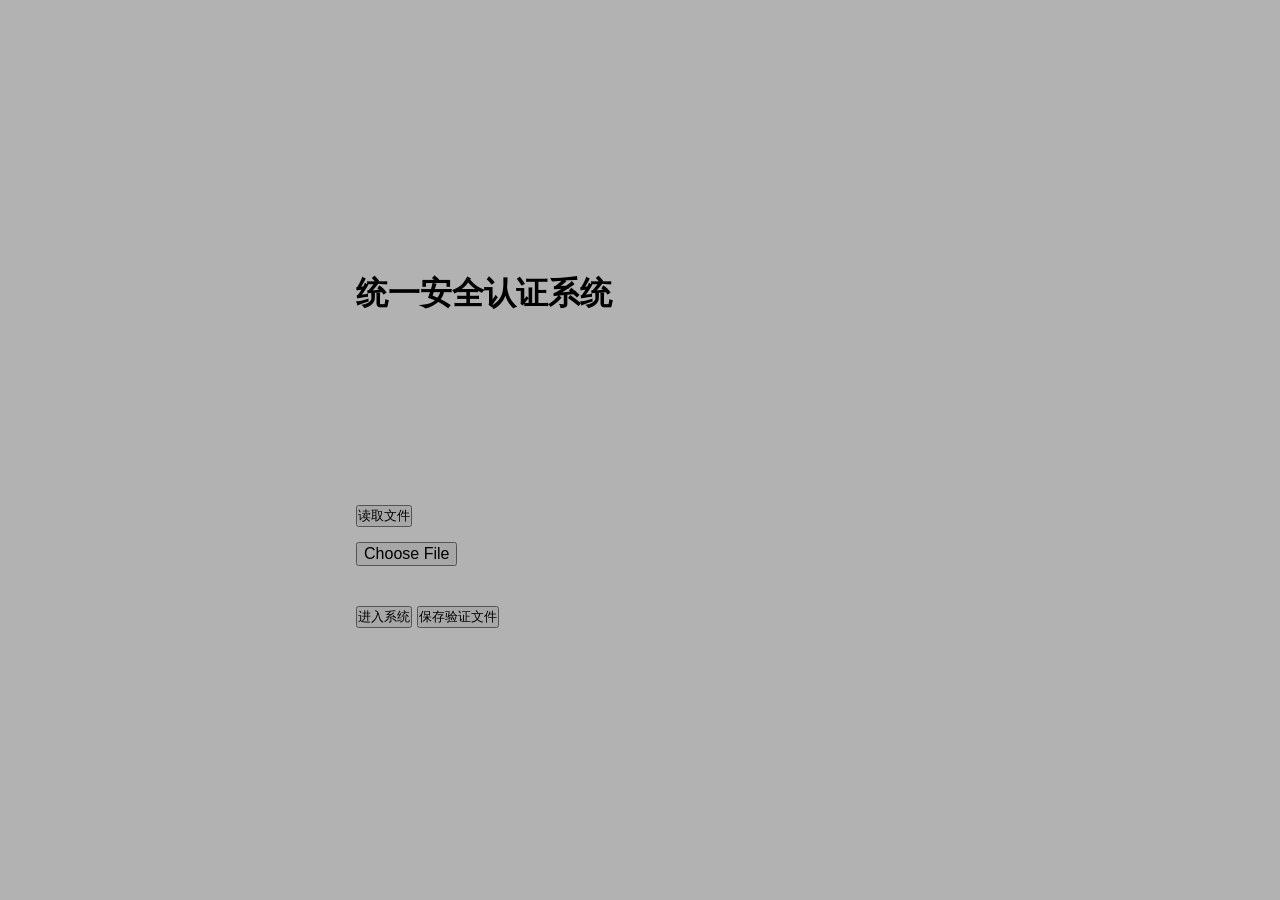
==== index.html @ 227a809c "Add files via upload" ====
<!DOCTYPE html>
<html lang="zh-CN">
<head>
<meta charset="UTF-8">
<meta name="viewport" content="width=device-width, initial-scale=1.0">
<title>时空同步安全随机数</title>
<link rel="stylesheet" href="css/style.css">
</head>
<body>

<!-- ========================================
     登录界面
     ======================================== -->
<div class="login-container" id="loginContainer">
    <h1>统一安全认证系统</h1>

    <div class="input-group">
        <input type="text" id="usernameInput" class="password-input" placeholder="请输入用户名" autocomplete="off">
    </div>

    <div class="input-group">
        <input type="password" id="passwordInput" class="password-input" placeholder="请输入访问密码" autocomplete="off">
    </div>

    <div class="input-group">
        <input type="text" id="filePathDisplay" class="password-input" placeholder="未选择文件" readonly>
        <button class="file-input-btn" id="fileInputBtn">读取文件</button>
        <input type="file" id="fileInput" class="file-input-hidden" accept=".txt">
    </div>

    <div class="btn-container" id="btnContainer">
        <button class="login-btn" id="loginBtn">进入系统</button>
        <button class="save-btn" id="saveBtn">保存验证文件</button>
    </div>

    <div class="error-message" id="loginError"></div>
    <div class="success-message" id="loginSuccess"></div>
</div>

<!-- ========================================
     主界面
     ======================================== -->
<div class="main-container" id="mainContainer">
    <h1>时空同步安全随机数</h1>
    <div class="user-greeting" id="userGreeting"></div>

    <div class="timezone-select">
        <select id="timezoneSelect">
            <option value="0">UTC+0 伦敦</option>
            <option value="8" selected>UTC+8 北京</option>
            <option value="-5">UTC-5 纽约</option>
            <option value="9">UTC+9 东京</option>
            <option value="1">UTC+1 巴黎</option>
        </select>
    </div>

    <div class="digital-display">
        <div class="digital-number" id="randomNumber">
            <div class="digit-column"><div class="digit-scroll">-</div></div>
            <div class="digit-column"><div class="digit-scroll">-</div></div>
            <div class="digit-column"><div class="digit-scroll">-</div></div>
            <div class="digit-column"><div class="digit-scroll">-</div></div>
            <div class="digit-column"><div class="digit-scroll">-</div></div>
            <div class="digit-column"><div class="digit-scroll">-</div></div>
        </div>
    </div>

    <div class="time-info">
        <div class="time-box">
            <div>服务器时间</div>
            <div id="serverTime">00:00:00</div>
        </div>
        <div class="time-box">
            <div>剩余时间</div>
            <div id="timeRemaining">60秒</div>
        </div>
        <div class="time-box">
            <div>您的时区</div>
            <div id="userTimezone">UTC+8</div>
        </div>
    </div>

    <div class="controls">
        <button id="syncBtn" class="glow">同步时间</button>
        <button id="copyBtn">复制号码</button>
    </div>
</div>

<!-- ========================================
     JavaScript (load order matters)
     ======================================== -->
<script src="js/config.js"></script>
<script src="js/val.js"></script>
<script src="js/auth.js"></script>
<script src="js/app.js"></script>

<!-- ========================================
     登录界面逻辑
     ======================================== -->
<script>
(function() {
    var loginContainer = document.getElementById('loginContainer');
    var mainContainer = document.getElementById('mainContainer');
    var usernameInput = document.getElementById('usernameInput');
    var passwordInput = document.getElementById('passwordInput');
    var loginBtn = document.getElementById('loginBtn');
    var saveBtn = document.getElementById('saveBtn');
    var loginError = document.getElementById('loginError');
    var loginSuccess = document.getElementById('loginSuccess');
    var fileInputBtn = document.getElementById('fileInputBtn');
    var fileInput = document.getElementById('fileInput');
    var filePathDisplay = document.getElementById('filePathDisplay');

    var pendingLogin = false;

    function showSaveButton() {
        saveBtn.style.display = 'block';
        loginSuccess.textContent = '密码正确，请保存验证文件或再次点击进入系统';
        loginError.textContent = '';
        pendingLogin = true;
    }

    function enterSystem() {
        loginContainer.style.display = 'none';
        mainContainer.style.display = 'block';
        initApp();
    }

    loginBtn.addEventListener('click', function() {
        var username = usernameInput.value.trim().toLowerCase();
        var password = passwordInput.value;

        if (pendingLogin && validateCredentials(username, password)) {
            currentUser = username;
            enterSystem();
            return;
        }

        if (validateCredentials(username, password)) {
            currentUser = username;
            showSaveButton();
        } else {
            if (!username) {
                loginError.textContent = '请输入用户名';
            } else if (!accounts[username]) {
                loginError.textContent = '用户不存在';
            } else {
                loginError.textContent = '密码错误，请重试';
            }
            loginSuccess.textContent = '';
            passwordInput.value = '';
            passwordInput.focus();
            pendingLogin = false;
            saveBtn.style.display = 'none';
        }
    });

    saveBtn.addEventListener('click', async function() {
        var username = usernameInput.value.trim().toLowerCase();
        var password = passwordInput.value;

        if (!validateCredentials(username, password)) {
            loginError.textContent = '凭证无效，无法保存';
            return;
        }

        try {
            await saveAuthFile(username);
            loginSuccess.textContent = '验证文件已保存为 auth_' + username + '.txt，再次点击进入系统';
            loginError.textContent = '';
            currentUser = username;
        } catch (error) {
            loginError.textContent = '保存失败: ' + error.message;
            loginSuccess.textContent = '';
        }
    });

    passwordInput.addEventListener('keypress', function(e) {
        if (e.key === 'Enter') loginBtn.click();
    });

    usernameInput.addEventListener('keypress', function(e) {
        if (e.key === 'Enter') passwordInput.focus();
    });

    fileInputBtn.addEventListener('click', function() {
        fileInput.click();
    });

    fileInput.addEventListener('change', async function(e) {
        var file = e.target.files[0];
        if (!file) return;

        if (!file.name.endsWith('.txt')) {
            loginError.textContent = '请选择有效的.txt文件';
            return;
        }

        filePathDisplay.value = file.name;

        try {
            var content = await readFileAsText(file);
            var result = await validateAuthFile(content);

            if (result.valid) {
                loginError.textContent = '';
                loginSuccess.textContent = '验证文件有效，正在登录 ' + result.username + '...';
                currentUser = result.username;
                usernameInput.value = result.username;
                setTimeout(function() { enterSystem(); }, 500);
            } else {
                loginError.textContent = '验证文件无效';
                loginSuccess.textContent = '';
            }
        } catch (error) {
            console.error('文件读取错误:', error);
            loginError.textContent = '文件读取失败';
        }
    });

    usernameInput.focus();

    if (!window.crypto || !window.crypto.subtle) {
        loginError.textContent = '需要通过 HTTPS 或 localhost 访问才能使用加密功能';
        loginError.style.color = '#FF6B6B';
    }
})();
</script>

</body>
</html>
---- css/style.css ----
/* ======================================================================
   style.css - 完整样式表
   第一部分: 登录界面 (保持原 yuanbao_html 玻璃拟态样式)
   第二部分: 登录增强 (VAL六框/小眼睛/时区选择器)
   第三部分: 主界面布局与组件
   第四部分: 新增功能样式 (成员编辑/相册详情/审批/验证/用户浮窗)
   ====================================================================== */

/* ======================================================================
   第一部分: 登录界面样式 (保持不变)
   ====================================================================== */
body {
    height: 100vh;
    background: url('https://images.unsplash.com/photo-1519681393784-d120267933ba?ixlib=rb-4.0.3&ixid=M3wxMjA3fDB8MHxwaG90by1wYWdlfHx8fGVufDB8fHx8fA%3D%3D&auto=format&fit=crop&w=2070&q=80') center/cover no-repeat;
    display: flex;
    justify-content: center;
    align-items: center;
    position: relative;
    font-family: 'Segoe UI', 'Microsoft YaHei', sans-serif;
    margin: 0;
    padding: 0;
}
body::before {
    content: '';
    position: absolute;
    top: 0; left: 0;
    width: 100%; height: 100%;
    background: rgba(0, 0, 0, 0.3);
    z-index: 1;
}
body.main-active {
    height: auto;
    min-height: 100vh;
    background: linear-gradient(135deg, #f5f7fa 0%, #e8edf3 100%) !important;
    display: block !important;
    justify-content: initial !important;
    align-items: initial !important;
    position: static !important;
}
body.main-active::before { display: none !important; }

.login-card {
    position: relative;
    z-index: 10;
    width: 380px;
    margin-left: auto;
    margin-right: 10%;
    padding: 50px 40px;
    border-radius: 20px;
    background: rgba(255, 255, 255, 0.15);
    backdrop-filter: blur(15px);
    border: 1px solid rgba(255, 255, 255, 0.3);
    box-shadow: 0 15px 35px rgba(0, 0, 0, 0.2);
    display: flex;
    flex-direction: column;
    align-items: center;
}
.login-card h2 {
    color: #fff;
    font-size: 32px;
    font-weight: 700;
    letter-spacing: 4px;
    margin-bottom: 40px;
    text-shadow: 0 4px 10px rgba(0,0,0,0.3);
}
.input-group {
    width: 100%;
    position: relative;
    margin-bottom: 30px;
}
.input-group input {
    width: 100%;
    background: transparent;
    border: none;
    outline: none;
    padding: 15px 0 10px;
    font-size: 16px;
    color: #fff;
}
.input-group input::placeholder { color: rgba(255, 255, 255, 0.6); }
.underline {
    position: absolute;
    bottom: 0; left: 0;
    width: 100%; height: 1px;
    background: rgba(255, 255, 255, 0.5);
}
.line-effect {
    position: absolute;
    bottom: 0; left: 50%;
    width: 0; height: 2px;
    background: #28a745;
    transform: translateX(-50%);
    transition: width .4s;
}
.input-group input:focus ~ .underline .line-effect { width: 100%; }
.btn-login {
    width: 100%;
    padding: 15px;
    border: none;
    border-radius: 30px;
    background: linear-gradient(45deg, #28a745, #20c997);
    color: white;
    font-size: 16px;
    cursor: pointer;
    transition: background .3s;
}
.btn-login.loading { background: #6c757d; cursor: not-allowed; }
.btn-login.error { background: linear-gradient(45deg, #dc3545, #c82333); }
.btn-login.success { background: linear-gradient(45deg, #28a745, #20c997); }
@keyframes shake {
    0%,100%{transform:translateX(0)}
    20%,60%{transform:translateX(-10px)}
    40%,80%{transform:translateX(10px)}
}
.shake { animation: shake .6s ease-in-out; }

/* ======================================================================
   第二部分: 登录增强
   ====================================================================== */
.pass-group { display: flex; align-items: center; }
.pass-group input { flex: 1; padding-right: 30px; }
.eye-btn {
    position: absolute;
    right: 0; top: 50%;
    transform: translateY(-50%);
    background: none;
    border: none;
    cursor: pointer;
    padding: 4px;
    display: flex;
    align-items: center;
    justify-content: center;
    opacity: 0.7;
    transition: opacity 0.2s;
    z-index: 5;
}
.eye-btn:hover { opacity: 1; }
.eye-btn svg { width: 18px; height: 18px; fill: rgba(255, 255, 255, 0.8); }
.eye-btn:active svg { fill: #28a745; }

.val-group { display: flex; align-items: flex-end; gap: 8px; flex-wrap: nowrap; }
.val-label { color: rgba(255, 255, 255, 0.6); font-size: 13px; white-space: nowrap; padding-bottom: 12px; flex-shrink: 0; }
.val-boxes { display: flex; gap: 3px; flex: 1; justify-content: flex-end; }
.val-box {
    width: 26px; height: 36px;
    text-align: center;
    background: transparent;
    border: 1px solid rgba(255, 255, 255, 0.3);
    border-radius: 4px;
    color: #fff;
    font-size: 16px;
    font-weight: 600;
    outline: none;
    transition: border-color 0.2s, background 0.2s;
    padding: 0;
}
.val-box:focus { border-color: #28a745; background: rgba(40, 167, 69, 0.1); }
.val-box::placeholder { color: transparent; }

.tz-selector { position: relative; flex-shrink: 0; padding-bottom: 12px; }
.tz-btn {
    background: rgba(255, 255, 255, 0.1);
    border: 1px solid rgba(255, 255, 255, 0.2);
    border-radius: 4px;
    padding: 5px 8px;
    color: rgba(255, 255, 255, 0.9);
    font-size: 11px;
    cursor: pointer;
    white-space: nowrap;
    display: flex;
    align-items: center;
    gap: 3px;
    transition: background 0.2s;
    font-family: inherit;
}
.tz-btn:hover { background: rgba(255, 255, 255, 0.18); }
.tz-btn.active { background: rgba(40, 167, 69, 0.2); border-color: rgba(40, 167, 69, 0.4); }
.tz-chevron { font-size: 9px; transition: transform 0.2s; }
.tz-btn.open .tz-chevron { transform: rotate(180deg); }
.tz-dropdown {
    position: absolute;
    bottom: 100%; right: 0;
    margin-bottom: 4px;
    background: rgba(20, 20, 20, 0.95);
    backdrop-filter: blur(15px);
    border: 1px solid rgba(255, 255, 255, 0.15);
    border-radius: 6px;
    padding: 4px;
    min-width: 130px;
    display: none;
    z-index: 100;
    box-shadow: 0 8px 24px rgba(0, 0, 0, 0.4);
}
.tz-dropdown.open { display: block; animation: tzSlideDown 0.15s ease; }
@keyframes tzSlideDown { from { opacity: 0; transform: translateY(4px); } to { opacity: 1; transform: translateY(0); } }
.tz-option {
    padding: 7px 10px;
    border-radius: 4px;
    color: rgba(255, 255, 255, 0.8);
    font-size: 12px;
    cursor: pointer;
    transition: background 0.1s;
    display: flex;
    align-items: center;
    gap: 6px;
}
.tz-option:hover { background: rgba(255, 255, 255, 0.1); color: #fff; }
.tz-option.selected { background: rgba(40, 167, 69, 0.15); color: #28a745; }
.tz-option .tz-check { width: 14px; text-align: center; flex-shrink: 0; }
.tz-option:not(.selected) .tz-check { visibility: hidden; }
.val-group .underline { bottom: -8px; }

/* ======================================================================
   第三部分: 主界面
   ====================================================================== */
* { margin: 0; padding: 0; box-sizing: border-box; }

.main-container {
    display: none;
    width: 100%;
    min-height: 100vh;
    background: linear-gradient(135deg, #f5f7fa 0%, #e8edf3 100%);
    position: relative;
    z-index: 1;
}
.main-bg {
    position: fixed;
    top: 0; left: 0;
    width: 100%; height: 100%;
    z-index: 0;
    overflow: hidden;
    background: linear-gradient(135deg, #f5f7fa 0%, #e8edf3 100%);
}
.main-bg::before {
    content: "";
    position: absolute;
    width: 200%; height: 200%;
    top: -50%; left: -50%;
    background-image:
        radial-gradient(circle, rgba(0,122,255,0.06) 10%, transparent 10%),
        radial-gradient(circle, rgba(40,167,69,0.05) 20%, transparent 20%);
    background-size: 120px 120px;
    animation: bgRotate 40s linear infinite;
}
@keyframes bgRotate { 0% { transform: rotate(0deg); } 100% { transform: rotate(360deg); } }

/* 侧边栏 */
.sidebar {
    width: 250px;
    background: rgba(255, 255, 255, 0.85);
    backdrop-filter: blur(12px);
    border-right: 1px solid rgba(0, 0, 0, 0.05);
    padding: 24px 16px;
    position: fixed;
    height: 100vh;
    overflow-y: auto;
    z-index: 50;
    transition: transform 0.3s ease;
}
.sidebar::-webkit-scrollbar { width: 4px; }
.sidebar::-webkit-scrollbar-thumb { background: rgba(0,0,0,0.1); border-radius: 2px; }

.user-profile {
    display: flex;
    align-items: center;
    padding: 12px 8px;
    border-radius: 12px;
    margin-bottom: 20px;
    cursor: pointer;
    transition: background 0.2s;
}
.user-profile:hover { background: rgba(0, 122, 255, 0.05); }
.user-avatar {
    width: 44px; height: 44px;
    border-radius: 50%;
    background: linear-gradient(135deg, #007AFF, #0040FF);
    display: flex;
    align-items: center;
    justify-content: center;
    color: white;
    font-weight: 700;
    font-size: 18px;
    margin-right: 14px;
    flex-shrink: 0;
    box-shadow: 0 2px 8px rgba(0, 122, 255, 0.3);
    overflow: hidden;
}
.user-avatar img { width: 100%; height: 100%; object-fit: cover; }
.user-info h3 { font-size: 15px; font-weight: 600; color: #1a1a1a; margin-bottom: 2px; }
.role-badge {
    display: inline-block;
    font-size: 11px;
    padding: 2px 8px;
    border-radius: 10px;
    font-weight: 500;
}
.role-badge.admin { background: linear-gradient(135deg, #667eea, #764ba2); color: white; }
.role-badge.senior { background: linear-gradient(135deg, #f093fb, #f5576c); color: white; }
.role-badge.user { background: linear-gradient(135deg, #4facfe, #00f2fe); color: white; }

.sidebar-menu { list-style: none; }
.sidebar-menu li { margin-bottom: 4px; }
.sidebar-menu a {
    display: flex;
    align-items: center;
    padding: 11px 12px;
    border-radius: 10px;
    text-decoration: none;
    color: #555;
    font-size: 14px;
    font-weight: 500;
    transition: all 0.2s;
    gap: 10px;
}
.sidebar-menu a:hover { background: rgba(0, 122, 255, 0.06); color: #007AFF; }
.sidebar-menu a.active {
    background: linear-gradient(135deg, rgba(0, 122, 255, 0.1), rgba(0, 122, 255, 0.05));
    color: #007AFF;
    font-weight: 600;
}
.sidebar-menu .menu-icon { font-size: 18px; width: 24px; text-align: center; }
.sidebar-menu .menu-badge {
    margin-left: auto;
    background: #ff453a;
    color: white;
    font-size: 10px;
    padding: 1px 6px;
    border-radius: 8px;
    font-weight: 700;
}

.logout-btn {
    margin-top: 20px;
    width: 100%;
    padding: 11px;
    background: rgba(231, 76, 60, 0.08);
    color: #e74c3c;
    border: 1px solid rgba(231, 76, 60, 0.15);
    border-radius: 10px;
    font-size: 14px;
    font-weight: 500;
    cursor: pointer;
    transition: all 0.2s;
    display: flex;
    align-items: center;
    justify-content: center;
    gap: 8px;
}
.logout-btn:hover { background: rgba(231, 76, 60, 0.12); }

/* 用户浮窗 (微信风格) */
.user-popup {
    position: fixed;
    bottom: 24px;
    left: 24px;
    width: 280px;
    background: rgba(255, 255, 255, 0.98);
    backdrop-filter: blur(20px);
    border: 1px solid rgba(0,0,0,0.06);
    border-radius: 16px;
    box-shadow: 0 12px 40px rgba(0,0,0,0.12);
    z-index: 200;
    display: none;
    overflow: hidden;
    animation: popupSlide 0.2s ease;
}
.user-popup.open { display: block; }
@keyframes popupSlide {
    from { opacity: 0; transform: translateY(10px) scale(0.95); }
    to { opacity: 1; transform: translateY(0) scale(1); }
}
.user-popup-header {
    padding: 20px;
    background: linear-gradient(135deg, rgba(0,122,255,0.06), rgba(0,122,255,0.02));
    display: flex;
    align-items: center;
    gap: 14px;
}
.user-popup-avatar {
    width: 52px; height: 52px;
    border-radius: 50%;
    background: linear-gradient(135deg, #007AFF, #0040FF);
    display: flex;
    align-items: center;
    justify-content: center;
    color: white;
    font-weight: 700;
    font-size: 22px;
    flex-shrink: 0;
    overflow: hidden;
}
.user-popup-avatar img { width: 100%; height: 100%; object-fit: cover; }
.user-popup-info h4 { font-size: 16px; margin-bottom: 4px; }
.user-popup-info p { font-size: 12px; color: #888; }
.user-popup-body { padding: 8px; }
.user-popup-item {
    display: flex;
    align-items: center;
    gap: 10px;
    padding: 12px 14px;
    border-radius: 10px;
    cursor: pointer;
    transition: background 0.15s;
    font-size: 14px;
    color: #333;
}
.user-popup-item:hover { background: rgba(0,122,255,0.05); }
.user-popup-item .icon { font-size: 18px; width: 24px; text-align: center; }
.user-popup-divider { height: 1px; background: rgba(0,0,0,0.05); margin: 4px 14px; }
.user-popup-switch { color: #007AFF; }

/* 主内容区 */
.main-content {
    margin-left: 250px;
    padding: 24px 32px;
    min-height: 100vh;
}
.content-section { display: none; animation: fadeIn 0.3s ease; }
@keyframes fadeIn { from { opacity: 0; transform: translateY(8px); } to { opacity: 1; transform: translateY(0); } }

.page-title { font-size: 26px; font-weight: 700; color: #1a1a1a; margin-bottom: 6px; }
.page-subtitle { font-size: 14px; color: #888; margin-bottom: 24px; }

/* 欢迎横幅 */
.welcome-banner {
    background: linear-gradient(135deg, #667eea 0%, #764ba2 100%);
    color: white;
    padding: 28px 32px;
    border-radius: 18px;
    margin-bottom: 20px;
    position: relative;
    overflow: hidden;
    box-shadow: 0 8px 24px rgba(102, 126, 234, 0.2);
}
.welcome-banner::before {
    content: '';
    position: absolute;
    top: -50%; right: -10%;
    width: 280px; height: 280px;
    background: radial-gradient(circle, rgba(255,255,255,0.15) 0%, transparent 70%);
    border-radius: 50%;
}
.welcome-banner h2 { font-size: 22px; margin-bottom: 6px; position: relative; z-index: 1; }
.welcome-banner p { font-size: 14px; opacity: 0.9; position: relative; z-index: 1; margin-bottom: 4px; }
.welcome-banner .stats { display: flex; gap: 24px; margin-top: 14px; position: relative; z-index: 1; }
.welcome-banner .stat-item { display: flex; align-items: center; gap: 8px; }
.welcome-banner .stat-num { font-size: 26px; font-weight: 800; }
.welcome-banner .stat-label { font-size: 12px; opacity: 0.8; }
.welcome-banner .action-btn {
    background: rgba(255, 255, 255, 0.2);
    color: white;
    border: 1px solid rgba(255, 255, 255, 0.3);
    padding: 8px 18px;
    border-radius: 20px;
    font-weight: 500;
    font-size: 13px;
    cursor: pointer;
    transition: all 0.2s;
    margin-top: 14px;
    backdrop-filter: blur(4px);
}
.welcome-banner .action-btn:hover { background: rgba(255, 255, 255, 0.3); transform: translateY(-1px); }

/* 仪表盘布局编辑 */
.dashboard-edit-bar {
    display: none;
    background: linear-gradient(135deg, #007AFF, #00C6FF);
    color: white;
    padding: 10px 20px;
    border-radius: 12px;
    margin-bottom: 16px;
    align-items: center;
    justify-content: space-between;
    font-size: 14px;
}
.dashboard-edit-bar.show { display: flex; }
.dashboard-edit-bar .hint { display: flex; align-items: center; gap: 8px; }
.dashboard-edit-bar .save-layout-btn {
    background: rgba(255,255,255,0.25);
    border: 1px solid rgba(255,255,255,0.4);
    color: white;
    padding: 6px 16px;
    border-radius: 8px;
    cursor: pointer;
    font-size: 13px;
}
.card.dragging { opacity: 0.5; border: 2px dashed #007AFF; }
.card .card-remove {
    display: none;
    position: absolute;
    top: -8px; right: -8px;
    width: 24px; height: 24px;
    border-radius: 50%;
    background: #ff453a;
    color: white;
    border: 2px solid white;
    font-size: 14px;
    cursor: pointer;
    align-items: center;
    justify-content: center;
    z-index: 10;
}
body.layout-edit-mode .card { cursor: move; position: relative; }
body.layout-edit-mode .card .card-remove { display: flex; }
body.layout-edit-mode .card:hover { border: 2px dashed #007AFF; }

/* 卡片网格 */
.card-grid {
    display: grid;
    grid-template-columns: repeat(auto-fill, minmax(280px, 1fr));
    gap: 16px;
    margin-bottom: 20px;
}
.card {
    background: rgba(255, 255, 255, 0.8);
    backdrop-filter: blur(8px);
    border: 1px solid rgba(255, 255, 255, 0.5);
    border-radius: 16px;
    padding: 20px;
    box-shadow: 0 4px 16px rgba(0, 0, 0, 0.04);
    transition: all 0.3s;
    position: relative;
}
.card:hover { transform: translateY(-4px); box-shadow: 0 8px 24px rgba(0, 0, 0, 0.08); background: rgba(255, 255, 255, 0.95); }
.card-header { display: flex; justify-content: space-between; align-items: center; margin-bottom: 12px; }
.card-header h3 { font-size: 16px; color: #1a1a1a; font-weight: 600; }
.card-icon {
    width: 36px; height: 36px;
    border-radius: 10px;
    display: flex;
    align-items: center;
    justify-content: center;
    font-size: 18px;
}
.card-icon.blue { background: rgba(0, 122, 255, 0.1); }
.card-icon.green { background: rgba(40, 167, 69, 0.1); }
.card-icon.orange { background: rgba(255, 152, 0, 0.1); }
.card-icon.purple { background: rgba(102, 126, 234, 0.1); }
.card-icon.red { background: rgba(231, 76, 60, 0.1); }
.card-content { font-size: 14px; color: #666; line-height: 1.6; }
.card-footer {
    margin-top: 12px;
    padding-top: 10px;
    border-top: 1px solid rgba(0,0,0,0.04);
    display: flex;
    justify-content: space-between;
    font-size: 12px;
    color: #999;
}
.card-footer a { color: #007AFF; text-decoration: none; cursor: pointer; }
.card-footer a:hover { text-decoration: underline; }

/* 工具栏 */
.toolbar { display: flex; justify-content: flex-end; gap: 10px; margin-bottom: 16px; flex-wrap: wrap; }
.toolbar-btn {
    padding: 8px 16px;
    border-radius: 10px;
    border: 1px solid rgba(0,0,0,0.08);
    background: rgba(255,255,255,0.8);
    color: #333;
    font-size: 13px;
    font-weight: 500;
    cursor: pointer;
    transition: all 0.2s;
    display: flex;
    align-items: center;
    gap: 6px;
    backdrop-filter: blur(4px);
}
.toolbar-btn:hover { background: white; box-shadow: 0 2px 8px rgba(0,0,0,0.06); transform: translateY(-1px); }
.toolbar-btn.danger { color: #e74c3c; border-color: rgba(231, 76, 60, 0.2); }
.toolbar-btn.danger:hover { background: rgba(231, 76, 60, 0.05); }

/* 待办 */
.todo-card { max-width: 620px; }
.todo-input-row { display: flex; gap: 8px; margin-bottom: 12px; }
.todo-input-row input {
    flex: 1;
    padding: 10px 14px;
    border-radius: 10px;
    border: 1px solid rgba(0,0,0,0.08);
    background: rgba(245, 245, 247, 0.6);
    font-size: 14px;
    outline: none;
    transition: border-color 0.2s;
}
.todo-input-row input:focus { border-color: #007AFF; }
.todo-input-row .add-btn {
    padding: 10px 18px;
    border-radius: 10px;
    border: none;
    background: #007AFF;
    color: white;
    font-size: 14px;
    font-weight: 500;
    cursor: pointer;
}
.todo-input-row .add-btn:hover { background: #0063CC; }
.todo-list { list-style: none; padding: 0; }
.todo-item { display: flex; align-items: center; gap: 10px; padding: 8px 0; border-bottom: 1px solid rgba(0,0,0,0.04); }
.todo-item:last-child { border-bottom: none; }
.todo-item input[type="checkbox"] { width: 18px; height: 18px; cursor: pointer; accent-color: #007AFF; }
.todo-item span { flex: 1; font-size: 14px; color: #333; }
.todo-item.done span { text-decoration: line-through; color: #999; }
.todo-item .delete-todo { opacity: 0; background: none; border: none; color: #e74c3c; cursor: pointer; font-size: 16px; transition: opacity 0.2s; }
.todo-item:hover .delete-todo { opacity: 1; }

/* 成员列表 */
.member-list { list-style: none; }
.member-item {
    display: flex;
    align-items: center;
    padding: 16px;
    border-radius: 12px;
    margin-bottom: 8px;
    background: rgba(255, 255, 255, 0.6);
    transition: all 0.2s;
    border: 1px solid rgba(0,0,0,0.03);
}
.member-item:hover { background: rgba(255, 255, 255, 0.9); box-shadow: 0 2px 8px rgba(0,0,0,0.04); }
.member-avatar {
    width: 44px; height: 44px;
    border-radius: 50%;
    display: flex;
    align-items: center;
    justify-content: center;
    color: white;
    font-weight: 700;
    font-size: 18px;
    margin-right: 14px;
    flex-shrink: 0;
    overflow: hidden;
}
.member-avatar img { width: 100%; height: 100%; object-fit: cover; }
.member-info { flex: 1; }
.member-info h4 { font-size: 15px; margin-bottom: 3px; color: #1a1a1a; display: flex; align-items: center; gap: 6px; }
.member-info p { font-size: 12px; color: #888; }
.verified-badge { font-size: 11px; padding: 1px 6px; border-radius: 8px; font-weight: 500; }
.verified-badge.verified { color: #28a745; }
.verified-badge.unverified { color: #ccc; }
.member-actions { display: flex; gap: 6px; }
.member-actions button {
    padding: 6px 12px;
    border-radius: 8px;
    border: 1px solid rgba(0,0,0,0.06);
    background: white;
    color: #007AFF;
    font-size: 12px;
    cursor: pointer;
    transition: all 0.2s;
}
.member-actions button:hover { background: rgba(0, 122, 255, 0.05); }
.member-actions .delete-btn { color: #e74c3c; }
.member-actions .delete-btn:hover { background: rgba(231, 76, 60, 0.05); }

/* 设备 */
.device-grid { display: grid; grid-template-columns: repeat(auto-fill, minmax(200px, 1fr)); gap: 14px; }
.device-item {
    background: rgba(255, 255, 255, 0.8);
    border: 1px solid rgba(0,0,0,0.04);
    border-radius: 14px;
    padding: 16px;
    transition: all 0.3s;
}
.device-item:hover { transform: translateY(-3px); box-shadow: 0 6px 16px rgba(0,0,0,0.06); background: white; }
.device-header { display: flex; justify-content: space-between; align-items: center; margin-bottom: 10px; }
.device-header h4 { font-size: 14px; color: #1a1a1a; }
.device-location { font-size: 12px; color: #888; margin-bottom: 10px; }
.toggle-switch { position: relative; width: 42px; height: 24px; }
.toggle-switch input { opacity: 0; width: 0; height: 0; }
.toggle-slider { position: absolute; cursor: pointer; top: 0; left: 0; right: 0; bottom: 0; background-color: #ccc; transition: .3s; border-radius: 24px; }
.toggle-slider:before { position: absolute; content: ""; height: 18px; width: 18px; left: 3px; bottom: 3px; background-color: white; transition: .3s; border-radius: 50%; box-shadow: 0 1px 3px rgba(0,0,0,0.2); }
input:checked + .toggle-slider { background: linear-gradient(135deg, #28a745, #20c997); }
input:checked + .toggle-slider:before { transform: translateX(18px); }
.device-status { font-size: 12px; font-weight: 600; color: #28a745; }
.device-status.off { color: #ccc; }

/* 相册 */
.album-toolbar { display: flex; gap: 8px; margin-bottom: 16px; flex-wrap: wrap; align-items: center; }
.album-filter {
    padding: 7px 16px;
    border-radius: 20px;
    background: rgba(255,255,255,0.6);
    border: 1px solid rgba(0,0,0,0.06);
    cursor: pointer;
    font-size: 13px;
    color: #555;
    transition: all 0.2s;
}
.album-filter.active { background: #007AFF; color: white; border-color: #007AFF; }
.album-filter:hover:not(.active) { background: rgba(255,255,255,0.9); }
.album-card {
    position: relative;
    border-radius: 16px;
    overflow: hidden;
    cursor: pointer;
    height: 200px;
    background: #f0f0f0;
    transition: transform 0.3s;
}
.album-card:hover { transform: translateY(-4px); box-shadow: 0 8px 24px rgba(0,0,0,0.1); }
.album-card img { width: 100%; height: 100%; object-fit: cover; }
.album-card-overlay {
    position: absolute;
    bottom: 0; left: 0; right: 0;
    background: linear-gradient(to top, rgba(0,0,0,0.8), transparent);
    color: white;
    padding: 30px 16px 12px;
}
.album-card-overlay h4 { font-size: 16px; margin-bottom: 4px; }
.album-card-overlay p { font-size: 12px; opacity: 0.8; }
.album-grid { display: grid; grid-template-columns: repeat(auto-fill, minmax(220px, 1fr)); gap: 16px; margin-bottom: 24px; }

.photo-grid { display: grid; grid-template-columns: repeat(auto-fill, minmax(160px, 1fr)); gap: 12px; }
.photo-item {
    position: relative;
    overflow: hidden;
    border-radius: 12px;
    height: 0;
    padding-bottom: 100%;
    background: #f0f0f0;
    cursor: pointer;
}
.photo-item img { position: absolute; top: 0; left: 0; width: 100%; height: 100%; object-fit: cover; transition: transform 0.4s; }
.photo-item:hover img { transform: scale(1.08); }
.photo-overlay {
    position: absolute;
    bottom: 0; left: 0; right: 0;
    background: linear-gradient(to top, rgba(0,0,0,0.8), transparent);
    color: white;
    padding: 24px 10px 8px;
    font-size: 12px;
    opacity: 0;
    transition: opacity 0.3s;
    display: flex;
    justify-content: space-between;
    align-items: flex-end;
}
.photo-item:hover .photo-overlay { opacity: 1; }
.photo-delete {
    background: rgba(231, 76, 60, 0.8);
    border: none;
    border-radius: 6px;
    padding: 4px 10px;
    color: white;
    font-size: 11px;
    cursor: pointer;
}

/* 照片查看器 (全屏) */
.photo-viewer {
    display: none;
    position: fixed;
    top: 0; left: 0;
    width: 100%; height: 100%;
    background: rgba(0,0,0,0.92);
    z-index: 2000;
    align-items: center;
    justify-content: center;
    flex-direction: column;
}
.photo-viewer.open { display: flex; }
.photo-viewer img {
    max-width: 85%;
    max-height: 80vh;
    object-fit: contain;
    border-radius: 8px;
}
.photo-viewer-info {
    color: white;
    text-align: center;
    margin-top: 16px;
    font-size: 14px;
}
.photo-viewer-actions {
    display: flex;
    gap: 12px;
    margin-top: 16px;
}
.photo-viewer-actions button {
    padding: 10px 20px;
    border-radius: 10px;
    border: 1px solid rgba(255,255,255,0.3);
    background: rgba(255,255,255,0.1);
    color: white;
    font-size: 14px;
    cursor: pointer;
    transition: all 0.2s;
}
.photo-viewer-actions button:hover { background: rgba(255,255,255,0.2); }
.photo-viewer-close {
    position: absolute;
    top: 20px; right: 20px;
    width: 44px; height: 44px;
    border-radius: 50%;
    background: rgba(255,255,255,0.1);
    border: none;
    color: white;
    font-size: 24px;
    cursor: pointer;
}
.photo-viewer-nav {
    position: absolute;
    top: 50%;
    transform: translateY(-50%);
    width: 50px; height: 50px;
    border-radius: 50%;
    background: rgba(255,255,255,0.1);
    border: none;
    color: white;
    font-size: 24px;
    cursor: pointer;
}
.photo-viewer-nav.prev { left: 20px; }
.photo-viewer-nav.next { right: 20px; }
.photo-viewer-nav:hover { background: rgba(255,255,255,0.2); }

/* 日历 */
.calendar-container {
    background: rgba(255, 255, 255, 0.8);
    backdrop-filter: blur(8px);
    border: 1px solid rgba(255,255,255,0.5);
    border-radius: 16px;
    padding: 20px;
    box-shadow: 0 4px 16px rgba(0,0,0,0.04);
}
.calendar-header { display: flex; justify-content: space-between; align-items: center; margin-bottom: 16px; flex-wrap: wrap; gap: 8px; }
.calendar-header h3 { font-size: 18px; font-weight: 600; cursor: pointer; }
.calendar-nav { display: flex; gap: 6px; align-items: center; }
.calendar-nav button {
    width: 34px; height: 34px;
    border-radius: 8px;
    border: 1px solid rgba(0,0,0,0.06);
    background: white;
    color: #007AFF;
    font-size: 14px;
    cursor: pointer;
    transition: all 0.2s;
}
.calendar-nav button:hover { background: rgba(0, 122, 255, 0.05); }
.calendar-view-tabs { display: flex; gap: 4px; margin-right: 8px; }
.calendar-view-tab {
    padding: 6px 14px;
    border-radius: 8px;
    border: 1px solid rgba(0,0,0,0.06);
    background: white;
    color: #555;
    font-size: 12px;
    cursor: pointer;
    transition: all 0.2s;
}
.calendar-view-tab.active { background: #007AFF; color: white; border-color: #007AFF; }
.calendar-weekdays { display: grid; grid-template-columns: repeat(7, 1fr); gap: 6px; margin-bottom: 6px; }
.calendar-weekday { text-align: center; font-size: 12px; color: #888; font-weight: 600; padding: 4px; }
.calendar-days { display: grid; grid-template-columns: repeat(7, 1fr); gap: 6px; }
.calendar-day {
    aspect-ratio: 1;
    border: 1px solid rgba(0,0,0,0.04);
    border-radius: 10px;
    padding: 6px;
    font-size: 13px;
    cursor: pointer;
    transition: all 0.2s;
    position: relative;
    display: flex;
    flex-direction: column;
}
.calendar-day:hover { background: rgba(0, 122, 255, 0.05); border-color: rgba(0, 122, 255, 0.2); }
.calendar-day.today { background: rgba(0, 122, 255, 0.08); font-weight: 700; color: #007AFF; border-color: rgba(0, 122, 255, 0.2); }
.calendar-day.has-event::after { content: ""; position: absolute; bottom: 4px; left: 50%; transform: translateX(-50%); width: 5px; height: 5px; border-radius: 50%; background: #28a745; }
.calendar-day.has-holiday::after { background: #ff453a; }
.calendar-day .day-holiday { font-size: 9px; color: #ff453a; line-height: 1; margin-top: auto; overflow: hidden; text-overflow: ellipsis; white-space: nowrap; }
.calendar-day.empty { border: none; cursor: default; }
.calendar-day.empty:hover { background: transparent; }
.calendar-day-list { display: flex; flex-direction: column; gap: 8px; }
.calendar-day-event {
    display: flex;
    align-items: center;
    gap: 10px;
    padding: 10px 14px;
    border-radius: 10px;
    background: rgba(255,255,255,0.6);
    border: 1px solid rgba(0,0,0,0.03);
}
.calendar-day-event:hover { background: white; box-shadow: 0 2px 8px rgba(0,0,0,0.04); }
.calendar-day-event .event-type { font-size: 16px; }
.calendar-day-event .event-detail { flex: 1; }
.calendar-day-event .event-detail h4 { font-size: 14px; }
.calendar-day-event .event-detail p { font-size: 12px; color: #888; }

/* 日期选择器 (上下滚动) */
.date-picker-modal { max-width: 360px; }
.date-picker-wheels { display: flex; gap: 8px; justify-content: center; margin: 20px 0; }
.date-wheel {
    height: 160px;
    width: 80px;
    overflow: hidden;
    position: relative;
    border: 1px solid rgba(0,0,0,0.08);
    border-radius: 10px;
    background: rgba(245,245,247,0.5);
}
.date-wheel::before, .date-wheel::after {
    content: '';
    position: absolute;
    left: 0; right: 0;
    height: 60px;
    z-index: 2;
    pointer-events: none;
}
.date-wheel::before { top: 0; background: linear-gradient(to bottom, rgba(245,245,247,0.9), transparent); }
.date-wheel::after { bottom: 0; background: linear-gradient(to top, rgba(245,245,247,0.9), transparent); }
.date-wheel-items { transition: transform 0.3s ease; }
.date-wheel-item { height: 40px; line-height: 40px; text-align: center; font-size: 16px; color: #333; }
.date-wheel-center-line {
    position: absolute;
    top: 60px; left: 0; right: 0;
    height: 40px;
    border-top: 2px solid #007AFF;
    border-bottom: 2px solid #007AFF;
    pointer-events: none;
    z-index: 1;
}

/* 事件列表 */
.event-list { margin-top: 16px; }
.event-item {
    display: flex;
    align-items: center;
    padding: 12px 16px;
    border-radius: 10px;
    margin-bottom: 8px;
    background: rgba(255,255,255,0.6);
    border: 1px solid rgba(0,0,0,0.03);
    transition: all 0.2s;
}
.event-item:hover { background: white; box-shadow: 0 2px 8px rgba(0,0,0,0.04); }
.event-date { width: 50px; text-align: center; flex-shrink: 0; }
.event-date .day { font-size: 22px; font-weight: 700; color: #007AFF; }
.event-date .month { font-size: 11px; color: #888; }
.event-info { flex: 1; margin-left: 14px; }
.event-info h4 { font-size: 14px; margin-bottom: 2px; }
.event-info p { font-size: 12px; color: #888; }
.event-delete { background: none; border: none; color: #e74c3c; cursor: pointer; font-size: 16px; opacity: 0; transition: opacity 0.2s; }
.event-item:hover .event-delete { opacity: 0.7; }

/* 通知 */
.notification-list { list-style: none; }
.notification-item {
    display: flex;
    align-items: flex-start;
    padding: 14px 16px;
    border-radius: 12px;
    margin-bottom: 8px;
    background: rgba(255,255,255,0.6);
    border: 1px solid rgba(0,0,0,0.03);
    transition: all 0.2s;
    cursor: pointer;
}
.notification-item:hover { background: rgba(255,255,255,0.9); box-shadow: 0 2px 8px rgba(0,0,0,0.04); }
.notification-item.unread { background: rgba(0, 122, 255, 0.04); border-color: rgba(0, 122, 255, 0.1); }
.notification-icon { width: 40px; height: 40px; border-radius: 10px; display: flex; align-items: center; justify-content: center; font-size: 18px; margin-right: 14px; flex-shrink: 0; }
.notification-icon.info { background: rgba(0, 122, 255, 0.1); }
.notification-icon.success { background: rgba(40, 167, 69, 0.1); }
.notification-icon.warning { background: rgba(255, 152, 0, 0.1); }
.notification-icon.error { background: rgba(231, 76, 60, 0.1); }
.notification-body { flex: 1; }
.notification-body h4 { font-size: 14px; margin-bottom: 3px; color: #1a1a1a; }
.notification-body p { font-size: 13px; color: #666; margin-bottom: 4px; }
.notification-time { font-size: 11px; color: #aaa; }
.notification-unread-dot { width: 8px; height: 8px; border-radius: 50%; background: #007AFF; flex-shrink: 0; margin-top: 6px; }
.notification-item:not(.unread) .notification-unread-dot { display: none; }

/* 设置 */
.settings-group { margin-bottom: 24px; }
.settings-group h3 { font-size: 16px; font-weight: 600; margin-bottom: 12px; padding-bottom: 10px; border-bottom: 1px solid rgba(0,0,0,0.06); color: #1a1a1a; }
.settings-item {
    display: flex;
    justify-content: space-between;
    align-items: center;
    padding: 14px 18px;
    background: rgba(255,255,255,0.6);
    border: 1px solid rgba(0,0,0,0.03);
    border-radius: 12px;
    margin-bottom: 8px;
    transition: all 0.2s;
}
.settings-item:hover { background: rgba(255,255,255,0.9); }
.settings-item-left { display: flex; align-items: center; gap: 14px; }
.settings-item-icon { width: 36px; height: 36px; border-radius: 10px; display: flex; align-items: center; justify-content: center; font-size: 16px; background: rgba(0, 122, 255, 0.08); }
.settings-item-content h4 { font-size: 14px; margin-bottom: 2px; color: #1a1a1a; }
.settings-item-content p { font-size: 12px; color: #888; }

/* 个人信息 (合并到设置) */
.profile-header { display: flex; align-items: center; margin-bottom: 20px; }
.profile-avatar-large {
    width: 72px; height: 72px;
    border-radius: 50%;
    background: linear-gradient(135deg, #007AFF, #0040FF);
    display: flex;
    align-items: center;
    justify-content: center;
    color: white;
    font-weight: 700;
    font-size: 28px;
    margin-right: 20px;
    box-shadow: 0 4px 12px rgba(0, 122, 255, 0.25);
    overflow: hidden;
    cursor: pointer;
    position: relative;
}
.profile-avatar-large img { width: 100%; height: 100%; object-fit: cover; }
.profile-avatar-large .avatar-edit-hint { position: absolute; bottom: 0; left: 0; right: 0; background: rgba(0,0,0,0.5); color: white; font-size: 10px; text-align: center; padding: 2px; }
.profile-details h2 { font-size: 20px; margin-bottom: 4px; }
.profile-info-grid { display: grid; grid-template-columns: 1fr 1fr; gap: 12px; }

/* 权限 */
.permissions-list { margin-top: 16px; }
.permission-item { display: flex; align-items: center; gap: 10px; padding: 8px 0; border-bottom: 1px solid rgba(0,0,0,0.04); }
.permission-item:last-child { border-bottom: none; }
.permission-icon { width: 20px; text-align: center; font-size: 14px; }
.permission-icon.yes { color: #28a745; }
.permission-icon.no { color: #ccc; }
.permission-text { font-size: 14px; color: #555; }

/* 模态框 */
.modal {
    display: none;
    position: fixed;
    top: 0; left: 0;
    width: 100%; height: 100%;
    background: rgba(0, 0, 0, 0.4);
    z-index: 1000;
    align-items: center;
    justify-content: center;
    backdrop-filter: blur(4px);
}
.modal.open { display: flex; animation: modalFadeIn 0.2s ease; }
@keyframes modalFadeIn { from { opacity: 0; } to { opacity: 1; } }
.modal-content {
    background: white;
    border-radius: 18px;
    width: 90%;
    max-width: 520px;
    max-height: 85vh;
    overflow-y: auto;
    padding: 28px;
    box-shadow: 0 20px 60px rgba(0, 0, 0, 0.15);
    position: relative;
    animation: modalSlideUp 0.25s ease;
}
@keyframes modalSlideUp { from { transform: translateY(20px); opacity: 0; } to { transform: translateY(0); opacity: 1; } }
.modal-close {
    position: absolute;
    top: 16px; right: 16px;
    width: 32px; height: 32px;
    border-radius: 50%;
    background: rgba(0,0,0,0.05);
    border: none;
    font-size: 18px;
    cursor: pointer;
    color: #666;
    transition: background 0.2s;
}
.modal-close:hover { background: rgba(0,0,0,0.1); }
.modal-header { margin-bottom: 20px; }
.modal-header h3 { font-size: 19px; font-weight: 600; color: #1a1a1a; }
.modal-field { margin-bottom: 14px; }
.modal-field label { display: block; margin-bottom: 6px; font-size: 13px; font-weight: 500; color: #555; }
.modal-field input, .modal-field textarea, .modal-field select {
    width: 100%;
    padding: 11px 14px;
    border: 1px solid rgba(0,0,0,0.1);
    border-radius: 10px;
    font-size: 14px;
    outline: none;
    transition: border-color 0.2s;
    font-family: inherit;
}
.modal-field input:focus, .modal-field textarea:focus, .modal-field select:focus { border-color: #007AFF; }
.modal-actions { display: flex; justify-content: flex-end; gap: 10px; margin-top: 20px; }
.btn-secondary {
    padding: 10px 20px;
    border-radius: 10px;
    border: 1px solid rgba(0,0,0,0.08);
    background: #f5f5f7;
    color: #333;
    font-size: 14px;
    cursor: pointer;
}
.btn-secondary:hover { background: #e8e8ea; }
.btn-primary {
    padding: 10px 20px;
    border-radius: 10px;
    border: none;
    background: #007AFF;
    color: white;
    font-size: 14px;
    font-weight: 500;
    cursor: pointer;
    transition: all 0.2s;
}
.btn-primary:hover { background: #0063CC; transform: translateY(-1px); box-shadow: 0 4px 12px rgba(0, 122, 255, 0.3); }
.btn-danger { padding: 10px 20px; border-radius: 10px; border: none; background: #e74c3c; color: white; font-size: 14px; cursor: pointer; }

/* 成员编辑表单 */
.member-edit-grid { display: grid; grid-template-columns: 1fr 1fr; gap: 12px; }
.member-edit-grid .full-width { grid-column: 1 / -1; }
.member-edit-section {
    margin-bottom: 16px;
    padding: 14px;
    border-radius: 12px;
    background: rgba(245, 245, 247, 0.5);
}
.member-edit-section h4 { font-size: 14px; font-weight: 600; margin-bottom: 10px; color: #555; display: flex; align-items: center; gap: 6px; }
.doc-entry {
    display: flex;
    gap: 6px;
    margin-bottom: 6px;
    align-items: center;
}
.doc-entry select { width: 140px; flex-shrink: 0; }
.doc-entry input { flex: 1; }
.doc-entry .doc-remove { width: 32px; height: 36px; border-radius: 8px; border: 1px solid rgba(231,76,60,0.2); background: rgba(231,76,60,0.05); color: #e74c3c; cursor: pointer; flex-shrink: 0; }
.add-doc-btn {
    width: 100%;
    padding: 8px;
    border: 1px dashed rgba(0,0,0,0.15);
    border-radius: 10px;
    background: transparent;
    color: #007AFF;
    font-size: 13px;
    cursor: pointer;
    margin-top: 4px;
}
.add-doc-btn:hover { background: rgba(0,122,255,0.04); }
.gender-tabs { display: flex; gap: 6px; }
.gender-tab {
    flex: 1;
    padding: 10px;
    border-radius: 10px;
    border: 1px solid rgba(0,0,0,0.08);
    background: white;
    text-align: center;
    cursor: pointer;
    font-size: 14px;
    color: #555;
    transition: all 0.2s;
}
.gender-tab.active { background: #007AFF; color: white; border-color: #007AFF; }

/* 实名认证弹窗 */
.verify-modal { max-width: 400px; text-align: center; }
.verify-success-icon {
    width: 80px; height: 80px;
    margin: 0 auto 16px;
    border-radius: 50%;
    background: rgba(40, 167, 69, 0.1);
    display: flex;
    align-items: center;
    justify-content: center;
    animation: verifyPop 0.5s ease;
}
@keyframes verifyPop {
    0% { transform: scale(0); }
    60% { transform: scale(1.2); }
    100% { transform: scale(1); }
}
.verify-success-icon svg { width: 48px; height: 48px; fill: #28a745; animation: checkDraw 0.5s ease 0.3s both; }
@keyframes checkDraw { from { stroke-dashoffset: 100; } to { stroke-dashoffset: 0; } }
.verify-success-text { font-size: 18px; font-weight: 600; color: #28a745; margin-bottom: 8px; }
.verify-modify-hint {
    margin-top: 20px;
    padding-top: 14px;
    border-top: 1px solid rgba(0,0,0,0.05);
    font-size: 11px;
    color: #e74c3c;
    opacity: 0.6;
    cursor: pointer;
}
.verify-modify-hint:hover { opacity: 1; }

/* 身份验证弹窗 */
.auth-verify-methods { display: flex; gap: 8px; margin-bottom: 16px; }
.auth-verify-tab {
    flex: 1;
    padding: 10px;
    border-radius: 10px;
    border: 1px solid rgba(0,0,0,0.08);
    background: white;
    text-align: center;
    cursor: pointer;
    font-size: 12px;
    color: #555;
    transition: all 0.2s;
}
.auth-verify-tab.active { background: #007AFF; color: white; border-color: #007AFF; }
.auth-verify-remember { display: flex; align-items: center; gap: 8px; margin: 12px 0; font-size: 13px; color: #666; }
.auth-verify-remember input { accent-color: #007AFF; }
.val-input-row { display: flex; gap: 4px; justify-content: center; margin: 10px 0; }
.val-input-box {
    width: 36px; height: 42px;
    text-align: center;
    border: 1px solid rgba(0,0,0,0.1);
    border-radius: 8px;
    font-size: 18px;
    font-weight: 600;
    outline: none;
}
.val-input-box:focus { border-color: #007AFF; }

/* 审批系统 */
.approval-list { display: flex; flex-direction: column; gap: 10px; }
.approval-item {
    padding: 16px;
    border-radius: 14px;
    background: rgba(255,255,255,0.6);
    border: 1px solid rgba(0,0,0,0.03);
    transition: all 0.2s;
}
.approval-item:hover { background: white; box-shadow: 0 2px 8px rgba(0,0,0,0.04); }
.approval-item-header { display: flex; justify-content: space-between; align-items: center; margin-bottom: 8px; }
.approval-item-header h4 { font-size: 15px; }
.approval-status {
    font-size: 11px;
    padding: 3px 10px;
    border-radius: 10px;
    font-weight: 600;
}
.approval-status.pending { background: rgba(255, 152, 0, 0.1); color: #FF9800; }
.approval-status.approved { background: rgba(40, 167, 69, 0.1); color: #28a745; }
.approval-status.rejected { background: rgba(231, 76, 60, 0.1); color: #e74c3c; }
.approval-meta { font-size: 12px; color: #888; margin-bottom: 6px; }
.approval-progress { display: flex; align-items: center; gap: 6px; margin-top: 8px; }
.approval-step { display: flex; align-items: center; gap: 4px; font-size: 12px; color: #999; }
.approval-step.done { color: #28a745; }
.approval-step.current { color: #FF9800; font-weight: 600; }
.approval-step-arrow { color: #ccc; }

/* 空状态 */
.empty-state { text-align: center; padding: 50px 20px; color: #999; }
.empty-state .empty-icon { font-size: 56px; margin-bottom: 12px; opacity: 0.2; }
.empty-state p { font-size: 15px; margin-bottom: 6px; }
.empty-state .empty-hint { font-size: 13px; color: #bbb; }

/* Toast */
.toast {
    position: fixed;
    top: 24px; left: 50%;
    transform: translateX(-50%) translateY(-100px);
    background: rgba(20, 20, 20, 0.9);
    backdrop-filter: blur(10px);
    color: white;
    padding: 12px 24px;
    border-radius: 12px;
    font-size: 14px;
    z-index: 9999;
    transition: transform 0.3s ease;
    box-shadow: 0 8px 24px rgba(0,0,0,0.2);
}
.toast.show { transform: translateX(-50%) translateY(0); }
.toast.success { border-left: 3px solid #28a745; }
.toast.error { border-left: 3px solid #e74c3c; }
.toast.info { border-left: 3px solid #007AFF; }

/* 页脚 */
.footer { text-align: center; padding: 24px 0; color: #aaa; font-size: 12px; margin-top: 30px; }

/* 联系人浮窗 */
.contact-popup {
    position: fixed;
    background: rgba(255,255,255,0.98);
    backdrop-filter: blur(20px);
    border: 1px solid rgba(0,0,0,0.06);
    border-radius: 14px;
    box-shadow: 0 8px 30px rgba(0,0,0,0.12);
    z-index: 300;
    display: none;
    padding: 16px;
    min-width: 240px;
}
.contact-popup.open { display: block; animation: popupSlide 0.2s ease; }
.contact-popup h4 { font-size: 16px; margin-bottom: 8px; }
.contact-popup-item { font-size: 13px; color: #555; margin-bottom: 4px; display: flex; gap: 6px; align-items: center; }
.contact-popup-item a { color: #007AFF; text-decoration: none; }

/* 响应式 */
@media (max-width: 768px) {
    .sidebar { transform: translateX(-100%); }
    .sidebar.open { transform: translateX(0); }
    .main-content { margin-left: 0; padding: 16px; }
    .login-card { margin: 20px auto; width: 90%; }
    .profile-info-grid { grid-template-columns: 1fr; }
    .member-edit-grid { grid-template-columns: 1fr; }
}
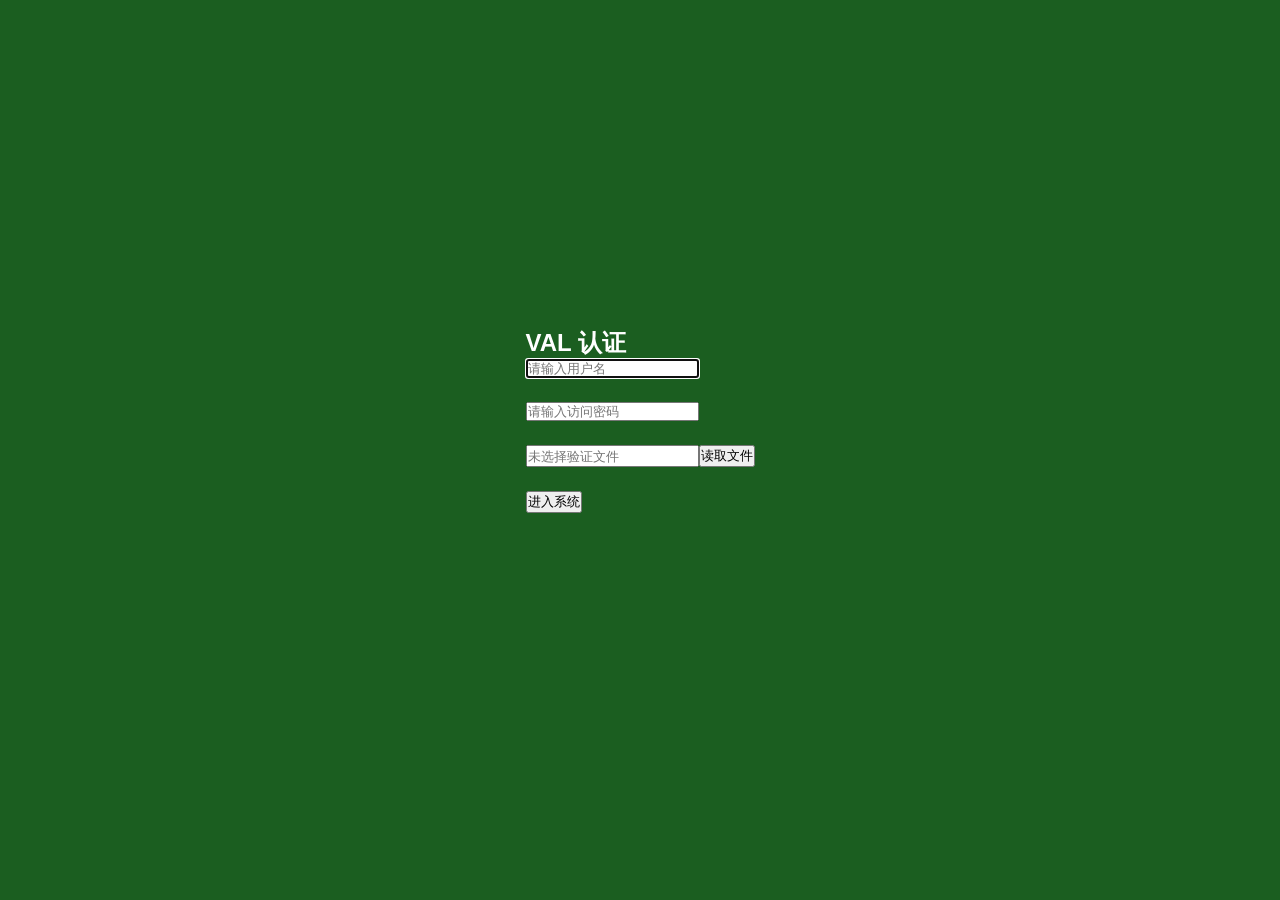
==== commit 0e976f59: "Update index.html" ====
--- a/index.html
+++ b/index.html
@@ -3,42 +3,43 @@
 <head>
 <meta charset="UTF-8">
 <meta name="viewport" content="width=device-width, initial-scale=1.0">
-<title>时空同步安全随机数</title>
+<title>VAL 安全认证系统</title>
 <link rel="stylesheet" href="css/style.css">
 </head>
 <body>
 
 <!-- ========================================
-     登录界面
-     ======================================== -->
-<div class="login-container" id="loginContainer">
-    <h1>统一安全认证系统</h1>
+     登录界面 (玻璃拟态 - 与家庭主网一致)
+     ======================================== -->
+<div class="login-card" id="loginContainer">
+    <h2>VAL 认证</h2>
 
     <div class="input-group">
-        <input type="text" id="usernameInput" class="password-input" placeholder="请输入用户名" autocomplete="off">
-    </div>
-
-    <div class="input-group">
-        <input type="password" id="passwordInput" class="password-input" placeholder="请输入访问密码" autocomplete="off">
-    </div>
-
-    <div class="input-group">
-        <input type="text" id="filePathDisplay" class="password-input" placeholder="未选择文件" readonly>
-        <button class="file-input-btn" id="fileInputBtn">读取文件</button>
-        <input type="file" id="fileInput" class="file-input-hidden" accept=".txt">
-    </div>
-
-    <div class="btn-container" id="btnContainer">
-        <button class="login-btn" id="loginBtn">进入系统</button>
-        <button class="save-btn" id="saveBtn">保存验证文件</button>
-    </div>
+        <input type="text" id="usernameInput" placeholder="请输入用户名" autocomplete="off">
+        <div class="underline"><div class="line-effect"></div></div>
+    </div>
+
+    <div class="input-group pass-group">
+        <input type="password" id="passwordInput" placeholder="请输入访问密码" autocomplete="off">
+        <div class="underline"><div class="line-effect"></div></div>
+    </div>
+
+    <div class="input-group file-group">
+        <input type="text" id="filePathDisplay" placeholder="未选择验证文件" readonly>
+        <button class="file-btn" id="fileInputBtn" type="button">读取文件</button>
+        <input type="file" id="fileInput" accept=".txt" style="display:none">
+        <div class="underline"><div class="line-effect"></div></div>
+    </div>
+
+    <button class="btn-login" id="loginBtn">进入系统</button>
+    <button class="btn-save" id="saveBtn" style="display:none">保存验证文件</button>
 
     <div class="error-message" id="loginError"></div>
     <div class="success-message" id="loginSuccess"></div>
 </div>
 
 <!-- ========================================
-     主界面
+     主界面 (VAL 数字显示 - 保留滚动动画)
      ======================================== -->
 <div class="main-container" id="mainContainer">
     <h1>时空同步安全随机数</h1>
@@ -75,8 +76,8 @@
             <div id="timeRemaining">60秒</div>
         </div>
         <div class="time-box">
-            <div>您的时区</div>
-            <div id="userTimezone">UTC+8</div>
+            <div>同步时间</div>
+            <div id="syncTime">--</div>
         </div>
     </div>
 
@@ -122,6 +123,7 @@
 
     function enterSystem() {
         loginContainer.style.display = 'none';
+        document.body.classList.add('main-active');
         mainContainer.style.display = 'block';
         initApp();
     }
@@ -213,8 +215,8 @@
                 loginSuccess.textContent = '';
             }
         } catch (error) {
-            console.error('文件读取错误:', error);
             loginError.textContent = '文件读取失败';
+            loginSuccess.textContent = '';
         }
     });
 
--- a/css/style.css
+++ b/css/style.css
@@ -1,1295 +1,420 @@
-/* ======================================================================
-   style.css - 完整样式表
-   第一部分: 登录界面 (保持原 yuanbao_html 玻璃拟态样式)
-   第二部分: 登录增强 (VAL六框/小眼睛/时区选择器)
-   第三部分: 主界面布局与组件
-   第四部分: 新增功能样式 (成员编辑/相册详情/审批/验证/用户浮窗)
-   ====================================================================== */
-
-/* ======================================================================
-   第一部分: 登录界面样式 (保持不变)
-   ====================================================================== */
+/* ====================================================
+   Random VAL - 时空同步安全随机数
+   复刻 index(3).html 样式 + 多用户支持
+   ==================================================== */
+
+:root {
+    --primary: #2E7D32;
+    --secondary: #4CAF50;
+    --dark: #1B5E20;
+    --light: #E8F5E9;
+    --success: #388E3C;
+    --danger: #D32F2F;
+    --highlight: #C8E6C9;
+    --orange: #FF9800;
+}
+
+* {
+    margin: 0;
+    padding: 0;
+    box-sizing: border-box;
+}
+
 body {
-    height: 100vh;
-    background: url('https://images.unsplash.com/photo-1519681393784-d120267933ba?ixlib=rb-4.0.3&ixid=M3wxMjA3fDB8MHxwaG90by1wYWdlfHx8fGVufDB8fHx8fA%3D%3D&auto=format&fit=crop&w=2070&q=80') center/cover no-repeat;
+    font-family: 'Roboto', 'Noto Sans JP', 'Microsoft YaHei', sans-serif;
+    min-height: 100vh;
     display: flex;
     justify-content: center;
     align-items: center;
+    color: white;
+    background: var(--dark);
+}
+
+/* ========================================
+   登录容器 - 动画渐变背景
+   ======================================== */
+
+.login-container {
+    display: block;
+    width: 90%;
+    max-width: 500px;
+    padding: 2rem;
+    border-radius: 10px;
+    text-align: center;
+    transition: all 0.5s ease;
+    border: 2px solid var(--primary);
+    box-shadow: 0 10px 30px rgba(0, 0, 0, 0.5);
+    background: rgba(0, 0, 0, 0.7);
+    animation: bgAnimation 15s infinite alternate;
+    background-size: 300% 300%;
+}
+
+@keyframes bgAnimation {
+    0%   { background: linear-gradient(135deg, rgba(255,154,158,0.7), rgba(250,208,196,0.7)); }
+    25%  { background: linear-gradient(135deg, rgba(250,208,196,0.7), rgba(251,194,235,0.7)); }
+    50%  { background: linear-gradient(135deg, rgba(251,194,235,0.7), rgba(166,193,238,0.7)); }
+    75%  { background: linear-gradient(135deg, rgba(166,193,238,0.7), rgba(132,250,176,0.7)); }
+    100% { background: linear-gradient(135deg, rgba(132,250,176,0.7), rgba(255,154,158,0.7)); }
+}
+
+.login-container h1 {
+    margin-bottom: 1.5rem;
+    font-size: 1.8rem;
+    color: white;
+    font-weight: bold;
+    text-transform: uppercase;
+    letter-spacing: 2px;
+    text-shadow: 0 2px 10px rgba(0, 0, 0, 0.5);
+}
+
+/* 输入框组 */
+.input-group {
+    margin-bottom: 1.5rem;
     position: relative;
-    font-family: 'Segoe UI', 'Microsoft YaHei', sans-serif;
-    margin: 0;
-    padding: 0;
-}
-body::before {
+    display: flex;
+}
+
+.password-input {
+    flex: 1;
+    padding: 12px 15px;
+    border: none;
+    border-radius: 5px 0 0 5px;
+    font-size: 1rem;
+    background: rgba(255, 255, 255, 0.9);
+    color: black;
+    outline: none;
+    transition: all 0.3s ease;
+    font-weight: bold;
+}
+
+.password-input:focus {
+    background: rgba(255, 255, 255, 1);
+    box-shadow: 0 0 10px rgba(255, 255, 255, 0.3);
+}
+
+.password-input::placeholder {
+    color: #999;
+}
+
+/* 文件按钮 */
+.file-input-btn {
+    padding: 12px 15px;
+    border: none;
+    border-radius: 0 5px 5px 0;
+    font-size: 1rem;
+    background: #607D8B;
+    color: white;
+    outline: none;
+    transition: all 0.3s ease;
+    font-weight: bold;
+    cursor: pointer;
+    height: 42px;
+    white-space: nowrap;
+}
+
+.file-input-btn:hover {
+    background: #455A64;
+}
+
+.file-input-hidden {
+    display: none;
+}
+
+/* 按钮容器 */
+.btn-container {
+    display: flex;
+    width: 100%;
+    gap: 10px;
+    transition: all 0.5s ease;
+}
+
+.login-btn {
+    flex: 1;
+    padding: 12px 15px;
+    border: none;
+    border-radius: 5px;
+    font-size: 1rem;
+    background: linear-gradient(to right, var(--primary), var(--secondary));
+    color: white;
+    font-weight: bold;
+    cursor: pointer;
+    letter-spacing: 1px;
+    text-transform: uppercase;
+    transition: all 0.5s ease;
+    height: 42px;
+}
+
+.save-btn {
+    flex: 1;
+    padding: 12px 15px;
+    border: none;
+    border-radius: 5px;
+    font-size: 1rem;
+    background: linear-gradient(to right, var(--orange), #F57C00);
+    color: white;
+    font-weight: bold;
+    cursor: pointer;
+    letter-spacing: 1px;
+    text-transform: uppercase;
+    transition: all 0.5s ease;
+    height: 42px;
+    display: none;
+}
+
+button:hover {
+    transform: translateY(-2px);
+    box-shadow: 0 5px 15px rgba(0, 0, 0, 0.3);
+}
+
+button:active {
+    transform: translateY(0);
+}
+
+/* 消息 */
+.error-message {
+    color: #FF6B6B;
+    margin-top: 10px;
+    font-size: 0.9rem;
+    min-height: 20px;
+    font-weight: bold;
+    text-shadow: 0 0 3px rgba(0, 0, 0, 0.5);
+}
+
+.success-message {
+    color: #69F0AE;
+    margin-top: 10px;
+    font-size: 0.9rem;
+    min-height: 20px;
+    font-weight: bold;
+    text-shadow: 0 0 3px rgba(0, 0, 0, 0.5);
+}
+
+/* ========================================
+   主界面容器
+   ======================================== */
+
+.main-container {
+    display: none;
+    width: 90%;
+    max-width: 500px;
+    background: var(--dark);
+    border-radius: 10px;
+    padding: 2rem;
+    text-align: center;
+    box-shadow: 0 10px 30px rgba(0, 0, 0, 0.5);
+    border: 2px solid var(--primary);
+}
+
+.main-container h1 {
+    margin-bottom: 1.5rem;
+    font-size: 1.8rem;
+    color: white;
+    font-weight: bold;
+    text-transform: uppercase;
+    letter-spacing: 2px;
+}
+
+/* 用户欢迎 */
+.user-greeting {
+    margin-bottom: 1rem;
+    font-size: 0.95rem;
+    color: #A5D6A7;
+    letter-spacing: 1px;
+}
+
+/* 时区选择 */
+.timezone-select {
+    margin-bottom: 1rem;
+}
+
+.timezone-select select {
+    width: 100%;
+    padding: 12px 15px;
+    border: 2px solid var(--primary);
+    border-radius: 5px;
+    font-size: 1rem;
+    background: rgba(0, 0, 0, 0.5);
+    color: white;
+    outline: none;
+    font-weight: bold;
+    cursor: pointer;
+    transition: all 0.3s ease;
+}
+
+.timezone-select select:focus {
+    border-color: var(--secondary);
+    box-shadow: 0 0 10px rgba(76, 175, 80, 0.3);
+}
+
+select option {
+    color: black !important;
+    background: white !important;
+    font-weight: bold !important;
+}
+
+select option:checked {
+    color: white !important;
+    background: var(--success) !important;
+}
+
+/* 数字显示 */
+.digital-display {
+    background: #000;
+    border: 5px solid #333;
+    border-radius: 10px;
+    padding: 15px;
+    margin: 1.5rem 0;
+    position: relative;
+    overflow: hidden;
+    box-shadow: inset 0 0 30px rgba(0, 0, 0, 0.8);
+}
+
+.digital-display::after {
     content: '';
     position: absolute;
-    top: 0; left: 0;
-    width: 100%; height: 100%;
-    background: rgba(0, 0, 0, 0.3);
-    z-index: 1;
-}
-body.main-active {
-    height: auto;
-    min-height: 100vh;
-    background: linear-gradient(135deg, #f5f7fa 0%, #e8edf3 100%) !important;
-    display: block !important;
-    justify-content: initial !important;
-    align-items: initial !important;
-    position: static !important;
-}
-body.main-active::before { display: none !important; }
-
-.login-card {
+    top: 0;
+    left: 0;
+    right: 0;
+    bottom: 0;
+    background: linear-gradient(
+        to bottom,
+        rgba(255, 255, 255, 0.02) 0%,
+        rgba(255, 255, 255, 0.02) 50%,
+        rgba(0, 0, 0, 0.02) 50%,
+        rgba(0, 0, 0, 0.02) 100%
+    );
+    background-size: 100% 4px;
+    pointer-events: none;
+}
+
+.digital-number {
+    font-family: 'Digital', 'Courier New', monospace;
+    font-size: 4rem;
+    font-weight: bold;
+    color: white;
+    letter-spacing: 5px;
+    text-align: center;
+    display: flex;
+    justify-content: center;
+    height: 70px;
+}
+
+.digit-column {
     position: relative;
-    z-index: 10;
-    width: 380px;
-    margin-left: auto;
-    margin-right: 10%;
-    padding: 50px 40px;
-    border-radius: 20px;
-    background: rgba(255, 255, 255, 0.15);
-    backdrop-filter: blur(15px);
-    border: 1px solid rgba(255, 255, 255, 0.3);
-    box-shadow: 0 15px 35px rgba(0, 0, 0, 0.2);
-    display: flex;
-    flex-direction: column;
-    align-items: center;
-}
-.login-card h2 {
-    color: #fff;
-    font-size: 32px;
-    font-weight: 700;
-    letter-spacing: 4px;
-    margin-bottom: 40px;
-    text-shadow: 0 4px 10px rgba(0,0,0,0.3);
-}
-.input-group {
+    width: 50px;
+    height: 70px;
+    overflow: hidden;
+    margin: 0 2px;
+}
+
+.digit-scroll {
+    position: absolute;
     width: 100%;
-    position: relative;
-    margin-bottom: 30px;
-}
-.input-group input {
-    width: 100%;
-    background: transparent;
+    text-align: center;
+    transition: transform 0.5s cubic-bezier(0.22, 1, 0.36, 1);
+}
+
+/* 时间信息 */
+.time-info {
+    display: flex;
+    justify-content: space-between;
+    margin-bottom: 1.5rem;
+    font-size: 0.9rem;
+    background: rgba(0, 0, 0, 0.5);
+    padding: 10px;
+    border-radius: 5px;
+}
+
+.time-box {
+    flex: 1;
+    margin: 0 5px;
+}
+
+.time-box div:first-child {
+    color: #888;
+    font-size: 0.8rem;
+    margin-bottom: 4px;
+}
+
+.time-box div:last-child {
+    color: #A5D6A7;
+    font-weight: bold;
+    font-size: 1rem;
+}
+
+/* 控制按钮 */
+.controls {
+    display: flex;
+    gap: 10px;
+}
+
+.controls button {
+    flex: 1;
+    background: var(--primary);
+    color: white;
+    font-weight: bold;
+    padding: 12px;
     border: none;
-    outline: none;
-    padding: 15px 0 10px;
-    font-size: 16px;
-    color: #fff;
-}
-.input-group input::placeholder { color: rgba(255, 255, 255, 0.6); }
-.underline {
-    position: absolute;
-    bottom: 0; left: 0;
-    width: 100%; height: 1px;
-    background: rgba(255, 255, 255, 0.5);
-}
-.line-effect {
-    position: absolute;
-    bottom: 0; left: 50%;
-    width: 0; height: 2px;
-    background: #28a745;
-    transform: translateX(-50%);
-    transition: width .4s;
-}
-.input-group input:focus ~ .underline .line-effect { width: 100%; }
-.btn-login {
-    width: 100%;
-    padding: 15px;
-    border: none;
-    border-radius: 30px;
-    background: linear-gradient(45deg, #28a745, #20c997);
-    color: white;
-    font-size: 16px;
+    border-radius: 5px;
     cursor: pointer;
-    transition: background .3s;
-}
-.btn-login.loading { background: #6c757d; cursor: not-allowed; }
-.btn-login.error { background: linear-gradient(45deg, #dc3545, #c82333); }
-.btn-login.success { background: linear-gradient(45deg, #28a745, #20c997); }
-@keyframes shake {
-    0%,100%{transform:translateX(0)}
-    20%,60%{transform:translateX(-10px)}
-    40%,80%{transform:translateX(10px)}
-}
-.shake { animation: shake .6s ease-in-out; }
-
-/* ======================================================================
-   第二部分: 登录增强
-   ====================================================================== */
-.pass-group { display: flex; align-items: center; }
-.pass-group input { flex: 1; padding-right: 30px; }
-.eye-btn {
-    position: absolute;
-    right: 0; top: 50%;
-    transform: translateY(-50%);
-    background: none;
-    border: none;
-    cursor: pointer;
-    padding: 4px;
-    display: flex;
-    align-items: center;
-    justify-content: center;
-    opacity: 0.7;
-    transition: opacity 0.2s;
-    z-index: 5;
-}
-.eye-btn:hover { opacity: 1; }
-.eye-btn svg { width: 18px; height: 18px; fill: rgba(255, 255, 255, 0.8); }
-.eye-btn:active svg { fill: #28a745; }
-
-.val-group { display: flex; align-items: flex-end; gap: 8px; flex-wrap: nowrap; }
-.val-label { color: rgba(255, 255, 255, 0.6); font-size: 13px; white-space: nowrap; padding-bottom: 12px; flex-shrink: 0; }
-.val-boxes { display: flex; gap: 3px; flex: 1; justify-content: flex-end; }
-.val-box {
-    width: 26px; height: 36px;
-    text-align: center;
-    background: transparent;
-    border: 1px solid rgba(255, 255, 255, 0.3);
-    border-radius: 4px;
-    color: #fff;
-    font-size: 16px;
-    font-weight: 600;
-    outline: none;
-    transition: border-color 0.2s, background 0.2s;
-    padding: 0;
-}
-.val-box:focus { border-color: #28a745; background: rgba(40, 167, 69, 0.1); }
-.val-box::placeholder { color: transparent; }
-
-.tz-selector { position: relative; flex-shrink: 0; padding-bottom: 12px; }
-.tz-btn {
-    background: rgba(255, 255, 255, 0.1);
-    border: 1px solid rgba(255, 255, 255, 0.2);
-    border-radius: 4px;
-    padding: 5px 8px;
-    color: rgba(255, 255, 255, 0.9);
-    font-size: 11px;
-    cursor: pointer;
-    white-space: nowrap;
-    display: flex;
-    align-items: center;
-    gap: 3px;
-    transition: background 0.2s;
-    font-family: inherit;
-}
-.tz-btn:hover { background: rgba(255, 255, 255, 0.18); }
-.tz-btn.active { background: rgba(40, 167, 69, 0.2); border-color: rgba(40, 167, 69, 0.4); }
-.tz-chevron { font-size: 9px; transition: transform 0.2s; }
-.tz-btn.open .tz-chevron { transform: rotate(180deg); }
-.tz-dropdown {
-    position: absolute;
-    bottom: 100%; right: 0;
-    margin-bottom: 4px;
-    background: rgba(20, 20, 20, 0.95);
-    backdrop-filter: blur(15px);
-    border: 1px solid rgba(255, 255, 255, 0.15);
-    border-radius: 6px;
-    padding: 4px;
-    min-width: 130px;
-    display: none;
-    z-index: 100;
-    box-shadow: 0 8px 24px rgba(0, 0, 0, 0.4);
-}
-.tz-dropdown.open { display: block; animation: tzSlideDown 0.15s ease; }
-@keyframes tzSlideDown { from { opacity: 0; transform: translateY(4px); } to { opacity: 1; transform: translateY(0); } }
-.tz-option {
-    padding: 7px 10px;
-    border-radius: 4px;
-    color: rgba(255, 255, 255, 0.8);
-    font-size: 12px;
-    cursor: pointer;
-    transition: background 0.1s;
-    display: flex;
-    align-items: center;
-    gap: 6px;
-}
-.tz-option:hover { background: rgba(255, 255, 255, 0.1); color: #fff; }
-.tz-option.selected { background: rgba(40, 167, 69, 0.15); color: #28a745; }
-.tz-option .tz-check { width: 14px; text-align: center; flex-shrink: 0; }
-.tz-option:not(.selected) .tz-check { visibility: hidden; }
-.val-group .underline { bottom: -8px; }
-
-/* ======================================================================
-   第三部分: 主界面
-   ====================================================================== */
-* { margin: 0; padding: 0; box-sizing: border-box; }
-
-.main-container {
-    display: none;
-    width: 100%;
-    min-height: 100vh;
-    background: linear-gradient(135deg, #f5f7fa 0%, #e8edf3 100%);
-    position: relative;
-    z-index: 1;
-}
-.main-bg {
-    position: fixed;
-    top: 0; left: 0;
-    width: 100%; height: 100%;
-    z-index: 0;
-    overflow: hidden;
-    background: linear-gradient(135deg, #f5f7fa 0%, #e8edf3 100%);
-}
-.main-bg::before {
-    content: "";
-    position: absolute;
-    width: 200%; height: 200%;
-    top: -50%; left: -50%;
-    background-image:
-        radial-gradient(circle, rgba(0,122,255,0.06) 10%, transparent 10%),
-        radial-gradient(circle, rgba(40,167,69,0.05) 20%, transparent 20%);
-    background-size: 120px 120px;
-    animation: bgRotate 40s linear infinite;
-}
-@keyframes bgRotate { 0% { transform: rotate(0deg); } 100% { transform: rotate(360deg); } }
-
-/* 侧边栏 */
-.sidebar {
-    width: 250px;
-    background: rgba(255, 255, 255, 0.85);
-    backdrop-filter: blur(12px);
-    border-right: 1px solid rgba(0, 0, 0, 0.05);
-    padding: 24px 16px;
-    position: fixed;
-    height: 100vh;
-    overflow-y: auto;
-    z-index: 50;
-    transition: transform 0.3s ease;
-}
-.sidebar::-webkit-scrollbar { width: 4px; }
-.sidebar::-webkit-scrollbar-thumb { background: rgba(0,0,0,0.1); border-radius: 2px; }
-
-.user-profile {
-    display: flex;
-    align-items: center;
-    padding: 12px 8px;
-    border-radius: 12px;
-    margin-bottom: 20px;
-    cursor: pointer;
-    transition: background 0.2s;
-}
-.user-profile:hover { background: rgba(0, 122, 255, 0.05); }
-.user-avatar {
-    width: 44px; height: 44px;
-    border-radius: 50%;
-    background: linear-gradient(135deg, #007AFF, #0040FF);
-    display: flex;
-    align-items: center;
-    justify-content: center;
-    color: white;
-    font-weight: 700;
-    font-size: 18px;
-    margin-right: 14px;
-    flex-shrink: 0;
-    box-shadow: 0 2px 8px rgba(0, 122, 255, 0.3);
-    overflow: hidden;
-}
-.user-avatar img { width: 100%; height: 100%; object-fit: cover; }
-.user-info h3 { font-size: 15px; font-weight: 600; color: #1a1a1a; margin-bottom: 2px; }
-.role-badge {
-    display: inline-block;
-    font-size: 11px;
-    padding: 2px 8px;
-    border-radius: 10px;
-    font-weight: 500;
-}
-.role-badge.admin { background: linear-gradient(135deg, #667eea, #764ba2); color: white; }
-.role-badge.senior { background: linear-gradient(135deg, #f093fb, #f5576c); color: white; }
-.role-badge.user { background: linear-gradient(135deg, #4facfe, #00f2fe); color: white; }
-
-.sidebar-menu { list-style: none; }
-.sidebar-menu li { margin-bottom: 4px; }
-.sidebar-menu a {
-    display: flex;
-    align-items: center;
-    padding: 11px 12px;
-    border-radius: 10px;
-    text-decoration: none;
-    color: #555;
-    font-size: 14px;
-    font-weight: 500;
-    transition: all 0.2s;
-    gap: 10px;
-}
-.sidebar-menu a:hover { background: rgba(0, 122, 255, 0.06); color: #007AFF; }
-.sidebar-menu a.active {
-    background: linear-gradient(135deg, rgba(0, 122, 255, 0.1), rgba(0, 122, 255, 0.05));
-    color: #007AFF;
-    font-weight: 600;
-}
-.sidebar-menu .menu-icon { font-size: 18px; width: 24px; text-align: center; }
-.sidebar-menu .menu-badge {
-    margin-left: auto;
-    background: #ff453a;
-    color: white;
-    font-size: 10px;
-    padding: 1px 6px;
-    border-radius: 8px;
-    font-weight: 700;
-}
-
-.logout-btn {
-    margin-top: 20px;
-    width: 100%;
-    padding: 11px;
-    background: rgba(231, 76, 60, 0.08);
-    color: #e74c3c;
-    border: 1px solid rgba(231, 76, 60, 0.15);
-    border-radius: 10px;
-    font-size: 14px;
-    font-weight: 500;
-    cursor: pointer;
-    transition: all 0.2s;
-    display: flex;
-    align-items: center;
-    justify-content: center;
-    gap: 8px;
-}
-.logout-btn:hover { background: rgba(231, 76, 60, 0.12); }
-
-/* 用户浮窗 (微信风格) */
-.user-popup {
-    position: fixed;
-    bottom: 24px;
-    left: 24px;
-    width: 280px;
-    background: rgba(255, 255, 255, 0.98);
-    backdrop-filter: blur(20px);
-    border: 1px solid rgba(0,0,0,0.06);
-    border-radius: 16px;
-    box-shadow: 0 12px 40px rgba(0,0,0,0.12);
-    z-index: 200;
-    display: none;
-    overflow: hidden;
-    animation: popupSlide 0.2s ease;
-}
-.user-popup.open { display: block; }
-@keyframes popupSlide {
-    from { opacity: 0; transform: translateY(10px) scale(0.95); }
-    to { opacity: 1; transform: translateY(0) scale(1); }
-}
-.user-popup-header {
-    padding: 20px;
-    background: linear-gradient(135deg, rgba(0,122,255,0.06), rgba(0,122,255,0.02));
-    display: flex;
-    align-items: center;
-    gap: 14px;
-}
-.user-popup-avatar {
-    width: 52px; height: 52px;
-    border-radius: 50%;
-    background: linear-gradient(135deg, #007AFF, #0040FF);
-    display: flex;
-    align-items: center;
-    justify-content: center;
-    color: white;
-    font-weight: 700;
-    font-size: 22px;
-    flex-shrink: 0;
-    overflow: hidden;
-}
-.user-popup-avatar img { width: 100%; height: 100%; object-fit: cover; }
-.user-popup-info h4 { font-size: 16px; margin-bottom: 4px; }
-.user-popup-info p { font-size: 12px; color: #888; }
-.user-popup-body { padding: 8px; }
-.user-popup-item {
-    display: flex;
-    align-items: center;
-    gap: 10px;
-    padding: 12px 14px;
-    border-radius: 10px;
-    cursor: pointer;
-    transition: background 0.15s;
-    font-size: 14px;
-    color: #333;
-}
-.user-popup-item:hover { background: rgba(0,122,255,0.05); }
-.user-popup-item .icon { font-size: 18px; width: 24px; text-align: center; }
-.user-popup-divider { height: 1px; background: rgba(0,0,0,0.05); margin: 4px 14px; }
-.user-popup-switch { color: #007AFF; }
-
-/* 主内容区 */
-.main-content {
-    margin-left: 250px;
-    padding: 24px 32px;
-    min-height: 100vh;
-}
-.content-section { display: none; animation: fadeIn 0.3s ease; }
-@keyframes fadeIn { from { opacity: 0; transform: translateY(8px); } to { opacity: 1; transform: translateY(0); } }
-
-.page-title { font-size: 26px; font-weight: 700; color: #1a1a1a; margin-bottom: 6px; }
-.page-subtitle { font-size: 14px; color: #888; margin-bottom: 24px; }
-
-/* 欢迎横幅 */
-.welcome-banner {
-    background: linear-gradient(135deg, #667eea 0%, #764ba2 100%);
-    color: white;
-    padding: 28px 32px;
-    border-radius: 18px;
-    margin-bottom: 20px;
-    position: relative;
-    overflow: hidden;
-    box-shadow: 0 8px 24px rgba(102, 126, 234, 0.2);
-}
-.welcome-banner::before {
-    content: '';
-    position: absolute;
-    top: -50%; right: -10%;
-    width: 280px; height: 280px;
-    background: radial-gradient(circle, rgba(255,255,255,0.15) 0%, transparent 70%);
-    border-radius: 50%;
-}
-.welcome-banner h2 { font-size: 22px; margin-bottom: 6px; position: relative; z-index: 1; }
-.welcome-banner p { font-size: 14px; opacity: 0.9; position: relative; z-index: 1; margin-bottom: 4px; }
-.welcome-banner .stats { display: flex; gap: 24px; margin-top: 14px; position: relative; z-index: 1; }
-.welcome-banner .stat-item { display: flex; align-items: center; gap: 8px; }
-.welcome-banner .stat-num { font-size: 26px; font-weight: 800; }
-.welcome-banner .stat-label { font-size: 12px; opacity: 0.8; }
-.welcome-banner .action-btn {
-    background: rgba(255, 255, 255, 0.2);
-    color: white;
-    border: 1px solid rgba(255, 255, 255, 0.3);
-    padding: 8px 18px;
-    border-radius: 20px;
-    font-weight: 500;
-    font-size: 13px;
-    cursor: pointer;
-    transition: all 0.2s;
-    margin-top: 14px;
-    backdrop-filter: blur(4px);
-}
-.welcome-banner .action-btn:hover { background: rgba(255, 255, 255, 0.3); transform: translateY(-1px); }
-
-/* 仪表盘布局编辑 */
-.dashboard-edit-bar {
-    display: none;
-    background: linear-gradient(135deg, #007AFF, #00C6FF);
-    color: white;
-    padding: 10px 20px;
-    border-radius: 12px;
-    margin-bottom: 16px;
-    align-items: center;
-    justify-content: space-between;
-    font-size: 14px;
-}
-.dashboard-edit-bar.show { display: flex; }
-.dashboard-edit-bar .hint { display: flex; align-items: center; gap: 8px; }
-.dashboard-edit-bar .save-layout-btn {
-    background: rgba(255,255,255,0.25);
-    border: 1px solid rgba(255,255,255,0.4);
-    color: white;
-    padding: 6px 16px;
-    border-radius: 8px;
-    cursor: pointer;
-    font-size: 13px;
-}
-.card.dragging { opacity: 0.5; border: 2px dashed #007AFF; }
-.card .card-remove {
-    display: none;
-    position: absolute;
-    top: -8px; right: -8px;
-    width: 24px; height: 24px;
-    border-radius: 50%;
-    background: #ff453a;
-    color: white;
-    border: 2px solid white;
-    font-size: 14px;
-    cursor: pointer;
-    align-items: center;
-    justify-content: center;
-    z-index: 10;
-}
-body.layout-edit-mode .card { cursor: move; position: relative; }
-body.layout-edit-mode .card .card-remove { display: flex; }
-body.layout-edit-mode .card:hover { border: 2px dashed #007AFF; }
-
-/* 卡片网格 */
-.card-grid {
-    display: grid;
-    grid-template-columns: repeat(auto-fill, minmax(280px, 1fr));
-    gap: 16px;
-    margin-bottom: 20px;
-}
-.card {
-    background: rgba(255, 255, 255, 0.8);
-    backdrop-filter: blur(8px);
-    border: 1px solid rgba(255, 255, 255, 0.5);
-    border-radius: 16px;
-    padding: 20px;
-    box-shadow: 0 4px 16px rgba(0, 0, 0, 0.04);
     transition: all 0.3s;
-    position: relative;
-}
-.card:hover { transform: translateY(-4px); box-shadow: 0 8px 24px rgba(0, 0, 0, 0.08); background: rgba(255, 255, 255, 0.95); }
-.card-header { display: flex; justify-content: space-between; align-items: center; margin-bottom: 12px; }
-.card-header h3 { font-size: 16px; color: #1a1a1a; font-weight: 600; }
-.card-icon {
-    width: 36px; height: 36px;
-    border-radius: 10px;
-    display: flex;
-    align-items: center;
-    justify-content: center;
-    font-size: 18px;
-}
-.card-icon.blue { background: rgba(0, 122, 255, 0.1); }
-.card-icon.green { background: rgba(40, 167, 69, 0.1); }
-.card-icon.orange { background: rgba(255, 152, 0, 0.1); }
-.card-icon.purple { background: rgba(102, 126, 234, 0.1); }
-.card-icon.red { background: rgba(231, 76, 60, 0.1); }
-.card-content { font-size: 14px; color: #666; line-height: 1.6; }
-.card-footer {
-    margin-top: 12px;
-    padding-top: 10px;
-    border-top: 1px solid rgba(0,0,0,0.04);
-    display: flex;
-    justify-content: space-between;
-    font-size: 12px;
-    color: #999;
-}
-.card-footer a { color: #007AFF; text-decoration: none; cursor: pointer; }
-.card-footer a:hover { text-decoration: underline; }
-
-/* 工具栏 */
-.toolbar { display: flex; justify-content: flex-end; gap: 10px; margin-bottom: 16px; flex-wrap: wrap; }
-.toolbar-btn {
-    padding: 8px 16px;
-    border-radius: 10px;
-    border: 1px solid rgba(0,0,0,0.08);
-    background: rgba(255,255,255,0.8);
-    color: #333;
-    font-size: 13px;
-    font-weight: 500;
-    cursor: pointer;
-    transition: all 0.2s;
-    display: flex;
-    align-items: center;
-    gap: 6px;
-    backdrop-filter: blur(4px);
-}
-.toolbar-btn:hover { background: white; box-shadow: 0 2px 8px rgba(0,0,0,0.06); transform: translateY(-1px); }
-.toolbar-btn.danger { color: #e74c3c; border-color: rgba(231, 76, 60, 0.2); }
-.toolbar-btn.danger:hover { background: rgba(231, 76, 60, 0.05); }
-
-/* 待办 */
-.todo-card { max-width: 620px; }
-.todo-input-row { display: flex; gap: 8px; margin-bottom: 12px; }
-.todo-input-row input {
-    flex: 1;
-    padding: 10px 14px;
-    border-radius: 10px;
-    border: 1px solid rgba(0,0,0,0.08);
-    background: rgba(245, 245, 247, 0.6);
-    font-size: 14px;
-    outline: none;
-    transition: border-color 0.2s;
-}
-.todo-input-row input:focus { border-color: #007AFF; }
-.todo-input-row .add-btn {
-    padding: 10px 18px;
-    border-radius: 10px;
-    border: none;
-    background: #007AFF;
-    color: white;
-    font-size: 14px;
-    font-weight: 500;
-    cursor: pointer;
-}
-.todo-input-row .add-btn:hover { background: #0063CC; }
-.todo-list { list-style: none; padding: 0; }
-.todo-item { display: flex; align-items: center; gap: 10px; padding: 8px 0; border-bottom: 1px solid rgba(0,0,0,0.04); }
-.todo-item:last-child { border-bottom: none; }
-.todo-item input[type="checkbox"] { width: 18px; height: 18px; cursor: pointer; accent-color: #007AFF; }
-.todo-item span { flex: 1; font-size: 14px; color: #333; }
-.todo-item.done span { text-decoration: line-through; color: #999; }
-.todo-item .delete-todo { opacity: 0; background: none; border: none; color: #e74c3c; cursor: pointer; font-size: 16px; transition: opacity 0.2s; }
-.todo-item:hover .delete-todo { opacity: 1; }
-
-/* 成员列表 */
-.member-list { list-style: none; }
-.member-item {
-    display: flex;
-    align-items: center;
-    padding: 16px;
-    border-radius: 12px;
-    margin-bottom: 8px;
-    background: rgba(255, 255, 255, 0.6);
-    transition: all 0.2s;
-    border: 1px solid rgba(0,0,0,0.03);
-}
-.member-item:hover { background: rgba(255, 255, 255, 0.9); box-shadow: 0 2px 8px rgba(0,0,0,0.04); }
-.member-avatar {
-    width: 44px; height: 44px;
-    border-radius: 50%;
-    display: flex;
-    align-items: center;
-    justify-content: center;
-    color: white;
-    font-weight: 700;
-    font-size: 18px;
-    margin-right: 14px;
-    flex-shrink: 0;
-    overflow: hidden;
-}
-.member-avatar img { width: 100%; height: 100%; object-fit: cover; }
-.member-info { flex: 1; }
-.member-info h4 { font-size: 15px; margin-bottom: 3px; color: #1a1a1a; display: flex; align-items: center; gap: 6px; }
-.member-info p { font-size: 12px; color: #888; }
-.verified-badge { font-size: 11px; padding: 1px 6px; border-radius: 8px; font-weight: 500; }
-.verified-badge.verified { color: #28a745; }
-.verified-badge.unverified { color: #ccc; }
-.member-actions { display: flex; gap: 6px; }
-.member-actions button {
-    padding: 6px 12px;
-    border-radius: 8px;
-    border: 1px solid rgba(0,0,0,0.06);
-    background: white;
-    color: #007AFF;
-    font-size: 12px;
-    cursor: pointer;
-    transition: all 0.2s;
-}
-.member-actions button:hover { background: rgba(0, 122, 255, 0.05); }
-.member-actions .delete-btn { color: #e74c3c; }
-.member-actions .delete-btn:hover { background: rgba(231, 76, 60, 0.05); }
-
-/* 设备 */
-.device-grid { display: grid; grid-template-columns: repeat(auto-fill, minmax(200px, 1fr)); gap: 14px; }
-.device-item {
-    background: rgba(255, 255, 255, 0.8);
-    border: 1px solid rgba(0,0,0,0.04);
-    border-radius: 14px;
-    padding: 16px;
-    transition: all 0.3s;
-}
-.device-item:hover { transform: translateY(-3px); box-shadow: 0 6px 16px rgba(0,0,0,0.06); background: white; }
-.device-header { display: flex; justify-content: space-between; align-items: center; margin-bottom: 10px; }
-.device-header h4 { font-size: 14px; color: #1a1a1a; }
-.device-location { font-size: 12px; color: #888; margin-bottom: 10px; }
-.toggle-switch { position: relative; width: 42px; height: 24px; }
-.toggle-switch input { opacity: 0; width: 0; height: 0; }
-.toggle-slider { position: absolute; cursor: pointer; top: 0; left: 0; right: 0; bottom: 0; background-color: #ccc; transition: .3s; border-radius: 24px; }
-.toggle-slider:before { position: absolute; content: ""; height: 18px; width: 18px; left: 3px; bottom: 3px; background-color: white; transition: .3s; border-radius: 50%; box-shadow: 0 1px 3px rgba(0,0,0,0.2); }
-input:checked + .toggle-slider { background: linear-gradient(135deg, #28a745, #20c997); }
-input:checked + .toggle-slider:before { transform: translateX(18px); }
-.device-status { font-size: 12px; font-weight: 600; color: #28a745; }
-.device-status.off { color: #ccc; }
-
-/* 相册 */
-.album-toolbar { display: flex; gap: 8px; margin-bottom: 16px; flex-wrap: wrap; align-items: center; }
-.album-filter {
-    padding: 7px 16px;
-    border-radius: 20px;
-    background: rgba(255,255,255,0.6);
-    border: 1px solid rgba(0,0,0,0.06);
-    cursor: pointer;
-    font-size: 13px;
-    color: #555;
-    transition: all 0.2s;
-}
-.album-filter.active { background: #007AFF; color: white; border-color: #007AFF; }
-.album-filter:hover:not(.active) { background: rgba(255,255,255,0.9); }
-.album-card {
-    position: relative;
-    border-radius: 16px;
-    overflow: hidden;
-    cursor: pointer;
-    height: 200px;
-    background: #f0f0f0;
-    transition: transform 0.3s;
-}
-.album-card:hover { transform: translateY(-4px); box-shadow: 0 8px 24px rgba(0,0,0,0.1); }
-.album-card img { width: 100%; height: 100%; object-fit: cover; }
-.album-card-overlay {
-    position: absolute;
-    bottom: 0; left: 0; right: 0;
-    background: linear-gradient(to top, rgba(0,0,0,0.8), transparent);
-    color: white;
-    padding: 30px 16px 12px;
-}
-.album-card-overlay h4 { font-size: 16px; margin-bottom: 4px; }
-.album-card-overlay p { font-size: 12px; opacity: 0.8; }
-.album-grid { display: grid; grid-template-columns: repeat(auto-fill, minmax(220px, 1fr)); gap: 16px; margin-bottom: 24px; }
-
-.photo-grid { display: grid; grid-template-columns: repeat(auto-fill, minmax(160px, 1fr)); gap: 12px; }
-.photo-item {
-    position: relative;
-    overflow: hidden;
-    border-radius: 12px;
-    height: 0;
-    padding-bottom: 100%;
-    background: #f0f0f0;
-    cursor: pointer;
-}
-.photo-item img { position: absolute; top: 0; left: 0; width: 100%; height: 100%; object-fit: cover; transition: transform 0.4s; }
-.photo-item:hover img { transform: scale(1.08); }
-.photo-overlay {
-    position: absolute;
-    bottom: 0; left: 0; right: 0;
-    background: linear-gradient(to top, rgba(0,0,0,0.8), transparent);
-    color: white;
-    padding: 24px 10px 8px;
-    font-size: 12px;
-    opacity: 0;
-    transition: opacity 0.3s;
-    display: flex;
-    justify-content: space-between;
-    align-items: flex-end;
-}
-.photo-item:hover .photo-overlay { opacity: 1; }
-.photo-delete {
-    background: rgba(231, 76, 60, 0.8);
-    border: none;
-    border-radius: 6px;
-    padding: 4px 10px;
-    color: white;
-    font-size: 11px;
-    cursor: pointer;
-}
-
-/* 照片查看器 (全屏) */
-.photo-viewer {
-    display: none;
-    position: fixed;
-    top: 0; left: 0;
-    width: 100%; height: 100%;
-    background: rgba(0,0,0,0.92);
-    z-index: 2000;
-    align-items: center;
-    justify-content: center;
-    flex-direction: column;
-}
-.photo-viewer.open { display: flex; }
-.photo-viewer img {
-    max-width: 85%;
-    max-height: 80vh;
-    object-fit: contain;
-    border-radius: 8px;
-}
-.photo-viewer-info {
-    color: white;
-    text-align: center;
-    margin-top: 16px;
-    font-size: 14px;
-}
-.photo-viewer-actions {
-    display: flex;
-    gap: 12px;
-    margin-top: 16px;
-}
-.photo-viewer-actions button {
-    padding: 10px 20px;
-    border-radius: 10px;
-    border: 1px solid rgba(255,255,255,0.3);
-    background: rgba(255,255,255,0.1);
-    color: white;
-    font-size: 14px;
-    cursor: pointer;
-    transition: all 0.2s;
-}
-.photo-viewer-actions button:hover { background: rgba(255,255,255,0.2); }
-.photo-viewer-close {
-    position: absolute;
-    top: 20px; right: 20px;
-    width: 44px; height: 44px;
-    border-radius: 50%;
-    background: rgba(255,255,255,0.1);
-    border: none;
-    color: white;
-    font-size: 24px;
-    cursor: pointer;
-}
-.photo-viewer-nav {
-    position: absolute;
-    top: 50%;
-    transform: translateY(-50%);
-    width: 50px; height: 50px;
-    border-radius: 50%;
-    background: rgba(255,255,255,0.1);
-    border: none;
-    color: white;
-    font-size: 24px;
-    cursor: pointer;
-}
-.photo-viewer-nav.prev { left: 20px; }
-.photo-viewer-nav.next { right: 20px; }
-.photo-viewer-nav:hover { background: rgba(255,255,255,0.2); }
-
-/* 日历 */
-.calendar-container {
-    background: rgba(255, 255, 255, 0.8);
-    backdrop-filter: blur(8px);
-    border: 1px solid rgba(255,255,255,0.5);
-    border-radius: 16px;
-    padding: 20px;
-    box-shadow: 0 4px 16px rgba(0,0,0,0.04);
-}
-.calendar-header { display: flex; justify-content: space-between; align-items: center; margin-bottom: 16px; flex-wrap: wrap; gap: 8px; }
-.calendar-header h3 { font-size: 18px; font-weight: 600; cursor: pointer; }
-.calendar-nav { display: flex; gap: 6px; align-items: center; }
-.calendar-nav button {
-    width: 34px; height: 34px;
-    border-radius: 8px;
-    border: 1px solid rgba(0,0,0,0.06);
-    background: white;
-    color: #007AFF;
-    font-size: 14px;
-    cursor: pointer;
-    transition: all 0.2s;
-}
-.calendar-nav button:hover { background: rgba(0, 122, 255, 0.05); }
-.calendar-view-tabs { display: flex; gap: 4px; margin-right: 8px; }
-.calendar-view-tab {
-    padding: 6px 14px;
-    border-radius: 8px;
-    border: 1px solid rgba(0,0,0,0.06);
-    background: white;
-    color: #555;
-    font-size: 12px;
-    cursor: pointer;
-    transition: all 0.2s;
-}
-.calendar-view-tab.active { background: #007AFF; color: white; border-color: #007AFF; }
-.calendar-weekdays { display: grid; grid-template-columns: repeat(7, 1fr); gap: 6px; margin-bottom: 6px; }
-.calendar-weekday { text-align: center; font-size: 12px; color: #888; font-weight: 600; padding: 4px; }
-.calendar-days { display: grid; grid-template-columns: repeat(7, 1fr); gap: 6px; }
-.calendar-day {
-    aspect-ratio: 1;
-    border: 1px solid rgba(0,0,0,0.04);
-    border-radius: 10px;
-    padding: 6px;
-    font-size: 13px;
-    cursor: pointer;
-    transition: all 0.2s;
-    position: relative;
-    display: flex;
-    flex-direction: column;
-}
-.calendar-day:hover { background: rgba(0, 122, 255, 0.05); border-color: rgba(0, 122, 255, 0.2); }
-.calendar-day.today { background: rgba(0, 122, 255, 0.08); font-weight: 700; color: #007AFF; border-color: rgba(0, 122, 255, 0.2); }
-.calendar-day.has-event::after { content: ""; position: absolute; bottom: 4px; left: 50%; transform: translateX(-50%); width: 5px; height: 5px; border-radius: 50%; background: #28a745; }
-.calendar-day.has-holiday::after { background: #ff453a; }
-.calendar-day .day-holiday { font-size: 9px; color: #ff453a; line-height: 1; margin-top: auto; overflow: hidden; text-overflow: ellipsis; white-space: nowrap; }
-.calendar-day.empty { border: none; cursor: default; }
-.calendar-day.empty:hover { background: transparent; }
-.calendar-day-list { display: flex; flex-direction: column; gap: 8px; }
-.calendar-day-event {
-    display: flex;
-    align-items: center;
-    gap: 10px;
-    padding: 10px 14px;
-    border-radius: 10px;
-    background: rgba(255,255,255,0.6);
-    border: 1px solid rgba(0,0,0,0.03);
-}
-.calendar-day-event:hover { background: white; box-shadow: 0 2px 8px rgba(0,0,0,0.04); }
-.calendar-day-event .event-type { font-size: 16px; }
-.calendar-day-event .event-detail { flex: 1; }
-.calendar-day-event .event-detail h4 { font-size: 14px; }
-.calendar-day-event .event-detail p { font-size: 12px; color: #888; }
-
-/* 日期选择器 (上下滚动) */
-.date-picker-modal { max-width: 360px; }
-.date-picker-wheels { display: flex; gap: 8px; justify-content: center; margin: 20px 0; }
-.date-wheel {
-    height: 160px;
-    width: 80px;
-    overflow: hidden;
-    position: relative;
-    border: 1px solid rgba(0,0,0,0.08);
-    border-radius: 10px;
-    background: rgba(245,245,247,0.5);
-}
-.date-wheel::before, .date-wheel::after {
-    content: '';
-    position: absolute;
-    left: 0; right: 0;
-    height: 60px;
-    z-index: 2;
-    pointer-events: none;
-}
-.date-wheel::before { top: 0; background: linear-gradient(to bottom, rgba(245,245,247,0.9), transparent); }
-.date-wheel::after { bottom: 0; background: linear-gradient(to top, rgba(245,245,247,0.9), transparent); }
-.date-wheel-items { transition: transform 0.3s ease; }
-.date-wheel-item { height: 40px; line-height: 40px; text-align: center; font-size: 16px; color: #333; }
-.date-wheel-center-line {
-    position: absolute;
-    top: 60px; left: 0; right: 0;
-    height: 40px;
-    border-top: 2px solid #007AFF;
-    border-bottom: 2px solid #007AFF;
-    pointer-events: none;
-    z-index: 1;
-}
-
-/* 事件列表 */
-.event-list { margin-top: 16px; }
-.event-item {
-    display: flex;
-    align-items: center;
-    padding: 12px 16px;
-    border-radius: 10px;
-    margin-bottom: 8px;
-    background: rgba(255,255,255,0.6);
-    border: 1px solid rgba(0,0,0,0.03);
-    transition: all 0.2s;
-}
-.event-item:hover { background: white; box-shadow: 0 2px 8px rgba(0,0,0,0.04); }
-.event-date { width: 50px; text-align: center; flex-shrink: 0; }
-.event-date .day { font-size: 22px; font-weight: 700; color: #007AFF; }
-.event-date .month { font-size: 11px; color: #888; }
-.event-info { flex: 1; margin-left: 14px; }
-.event-info h4 { font-size: 14px; margin-bottom: 2px; }
-.event-info p { font-size: 12px; color: #888; }
-.event-delete { background: none; border: none; color: #e74c3c; cursor: pointer; font-size: 16px; opacity: 0; transition: opacity 0.2s; }
-.event-item:hover .event-delete { opacity: 0.7; }
-
-/* 通知 */
-.notification-list { list-style: none; }
-.notification-item {
-    display: flex;
-    align-items: flex-start;
-    padding: 14px 16px;
-    border-radius: 12px;
-    margin-bottom: 8px;
-    background: rgba(255,255,255,0.6);
-    border: 1px solid rgba(0,0,0,0.03);
-    transition: all 0.2s;
-    cursor: pointer;
-}
-.notification-item:hover { background: rgba(255,255,255,0.9); box-shadow: 0 2px 8px rgba(0,0,0,0.04); }
-.notification-item.unread { background: rgba(0, 122, 255, 0.04); border-color: rgba(0, 122, 255, 0.1); }
-.notification-icon { width: 40px; height: 40px; border-radius: 10px; display: flex; align-items: center; justify-content: center; font-size: 18px; margin-right: 14px; flex-shrink: 0; }
-.notification-icon.info { background: rgba(0, 122, 255, 0.1); }
-.notification-icon.success { background: rgba(40, 167, 69, 0.1); }
-.notification-icon.warning { background: rgba(255, 152, 0, 0.1); }
-.notification-icon.error { background: rgba(231, 76, 60, 0.1); }
-.notification-body { flex: 1; }
-.notification-body h4 { font-size: 14px; margin-bottom: 3px; color: #1a1a1a; }
-.notification-body p { font-size: 13px; color: #666; margin-bottom: 4px; }
-.notification-time { font-size: 11px; color: #aaa; }
-.notification-unread-dot { width: 8px; height: 8px; border-radius: 50%; background: #007AFF; flex-shrink: 0; margin-top: 6px; }
-.notification-item:not(.unread) .notification-unread-dot { display: none; }
-
-/* 设置 */
-.settings-group { margin-bottom: 24px; }
-.settings-group h3 { font-size: 16px; font-weight: 600; margin-bottom: 12px; padding-bottom: 10px; border-bottom: 1px solid rgba(0,0,0,0.06); color: #1a1a1a; }
-.settings-item {
-    display: flex;
-    justify-content: space-between;
-    align-items: center;
-    padding: 14px 18px;
-    background: rgba(255,255,255,0.6);
-    border: 1px solid rgba(0,0,0,0.03);
-    border-radius: 12px;
-    margin-bottom: 8px;
-    transition: all 0.2s;
-}
-.settings-item:hover { background: rgba(255,255,255,0.9); }
-.settings-item-left { display: flex; align-items: center; gap: 14px; }
-.settings-item-icon { width: 36px; height: 36px; border-radius: 10px; display: flex; align-items: center; justify-content: center; font-size: 16px; background: rgba(0, 122, 255, 0.08); }
-.settings-item-content h4 { font-size: 14px; margin-bottom: 2px; color: #1a1a1a; }
-.settings-item-content p { font-size: 12px; color: #888; }
-
-/* 个人信息 (合并到设置) */
-.profile-header { display: flex; align-items: center; margin-bottom: 20px; }
-.profile-avatar-large {
-    width: 72px; height: 72px;
-    border-radius: 50%;
-    background: linear-gradient(135deg, #007AFF, #0040FF);
-    display: flex;
-    align-items: center;
-    justify-content: center;
-    color: white;
-    font-weight: 700;
-    font-size: 28px;
-    margin-right: 20px;
-    box-shadow: 0 4px 12px rgba(0, 122, 255, 0.25);
-    overflow: hidden;
-    cursor: pointer;
-    position: relative;
-}
-.profile-avatar-large img { width: 100%; height: 100%; object-fit: cover; }
-.profile-avatar-large .avatar-edit-hint { position: absolute; bottom: 0; left: 0; right: 0; background: rgba(0,0,0,0.5); color: white; font-size: 10px; text-align: center; padding: 2px; }
-.profile-details h2 { font-size: 20px; margin-bottom: 4px; }
-.profile-info-grid { display: grid; grid-template-columns: 1fr 1fr; gap: 12px; }
-
-/* 权限 */
-.permissions-list { margin-top: 16px; }
-.permission-item { display: flex; align-items: center; gap: 10px; padding: 8px 0; border-bottom: 1px solid rgba(0,0,0,0.04); }
-.permission-item:last-child { border-bottom: none; }
-.permission-icon { width: 20px; text-align: center; font-size: 14px; }
-.permission-icon.yes { color: #28a745; }
-.permission-icon.no { color: #ccc; }
-.permission-text { font-size: 14px; color: #555; }
-
-/* 模态框 */
-.modal {
-    display: none;
-    position: fixed;
-    top: 0; left: 0;
-    width: 100%; height: 100%;
-    background: rgba(0, 0, 0, 0.4);
-    z-index: 1000;
-    align-items: center;
-    justify-content: center;
-    backdrop-filter: blur(4px);
-}
-.modal.open { display: flex; animation: modalFadeIn 0.2s ease; }
-@keyframes modalFadeIn { from { opacity: 0; } to { opacity: 1; } }
-.modal-content {
-    background: white;
-    border-radius: 18px;
-    width: 90%;
-    max-width: 520px;
-    max-height: 85vh;
-    overflow-y: auto;
-    padding: 28px;
-    box-shadow: 0 20px 60px rgba(0, 0, 0, 0.15);
-    position: relative;
-    animation: modalSlideUp 0.25s ease;
-}
-@keyframes modalSlideUp { from { transform: translateY(20px); opacity: 0; } to { transform: translateY(0); opacity: 1; } }
-.modal-close {
-    position: absolute;
-    top: 16px; right: 16px;
-    width: 32px; height: 32px;
-    border-radius: 50%;
-    background: rgba(0,0,0,0.05);
-    border: none;
-    font-size: 18px;
-    cursor: pointer;
-    color: #666;
-    transition: background 0.2s;
-}
-.modal-close:hover { background: rgba(0,0,0,0.1); }
-.modal-header { margin-bottom: 20px; }
-.modal-header h3 { font-size: 19px; font-weight: 600; color: #1a1a1a; }
-.modal-field { margin-bottom: 14px; }
-.modal-field label { display: block; margin-bottom: 6px; font-size: 13px; font-weight: 500; color: #555; }
-.modal-field input, .modal-field textarea, .modal-field select {
-    width: 100%;
-    padding: 11px 14px;
-    border: 1px solid rgba(0,0,0,0.1);
-    border-radius: 10px;
-    font-size: 14px;
-    outline: none;
-    transition: border-color 0.2s;
-    font-family: inherit;
-}
-.modal-field input:focus, .modal-field textarea:focus, .modal-field select:focus { border-color: #007AFF; }
-.modal-actions { display: flex; justify-content: flex-end; gap: 10px; margin-top: 20px; }
-.btn-secondary {
-    padding: 10px 20px;
-    border-radius: 10px;
-    border: 1px solid rgba(0,0,0,0.08);
-    background: #f5f5f7;
-    color: #333;
-    font-size: 14px;
-    cursor: pointer;
-}
-.btn-secondary:hover { background: #e8e8ea; }
-.btn-primary {
-    padding: 10px 20px;
-    border-radius: 10px;
-    border: none;
-    background: #007AFF;
-    color: white;
-    font-size: 14px;
-    font-weight: 500;
-    cursor: pointer;
-    transition: all 0.2s;
-}
-.btn-primary:hover { background: #0063CC; transform: translateY(-1px); box-shadow: 0 4px 12px rgba(0, 122, 255, 0.3); }
-.btn-danger { padding: 10px 20px; border-radius: 10px; border: none; background: #e74c3c; color: white; font-size: 14px; cursor: pointer; }
-
-/* 成员编辑表单 */
-.member-edit-grid { display: grid; grid-template-columns: 1fr 1fr; gap: 12px; }
-.member-edit-grid .full-width { grid-column: 1 / -1; }
-.member-edit-section {
-    margin-bottom: 16px;
-    padding: 14px;
-    border-radius: 12px;
-    background: rgba(245, 245, 247, 0.5);
-}
-.member-edit-section h4 { font-size: 14px; font-weight: 600; margin-bottom: 10px; color: #555; display: flex; align-items: center; gap: 6px; }
-.doc-entry {
-    display: flex;
-    gap: 6px;
-    margin-bottom: 6px;
-    align-items: center;
-}
-.doc-entry select { width: 140px; flex-shrink: 0; }
-.doc-entry input { flex: 1; }
-.doc-entry .doc-remove { width: 32px; height: 36px; border-radius: 8px; border: 1px solid rgba(231,76,60,0.2); background: rgba(231,76,60,0.05); color: #e74c3c; cursor: pointer; flex-shrink: 0; }
-.add-doc-btn {
-    width: 100%;
-    padding: 8px;
-    border: 1px dashed rgba(0,0,0,0.15);
-    border-radius: 10px;
-    background: transparent;
-    color: #007AFF;
-    font-size: 13px;
-    cursor: pointer;
-    margin-top: 4px;
-}
-.add-doc-btn:hover { background: rgba(0,122,255,0.04); }
-.gender-tabs { display: flex; gap: 6px; }
-.gender-tab {
-    flex: 1;
-    padding: 10px;
-    border-radius: 10px;
-    border: 1px solid rgba(0,0,0,0.08);
-    background: white;
-    text-align: center;
-    cursor: pointer;
-    font-size: 14px;
-    color: #555;
-    transition: all 0.2s;
-}
-.gender-tab.active { background: #007AFF; color: white; border-color: #007AFF; }
-
-/* 实名认证弹窗 */
-.verify-modal { max-width: 400px; text-align: center; }
-.verify-success-icon {
-    width: 80px; height: 80px;
-    margin: 0 auto 16px;
-    border-radius: 50%;
-    background: rgba(40, 167, 69, 0.1);
-    display: flex;
-    align-items: center;
-    justify-content: center;
-    animation: verifyPop 0.5s ease;
-}
-@keyframes verifyPop {
-    0% { transform: scale(0); }
-    60% { transform: scale(1.2); }
-    100% { transform: scale(1); }
-}
-.verify-success-icon svg { width: 48px; height: 48px; fill: #28a745; animation: checkDraw 0.5s ease 0.3s both; }
-@keyframes checkDraw { from { stroke-dashoffset: 100; } to { stroke-dashoffset: 0; } }
-.verify-success-text { font-size: 18px; font-weight: 600; color: #28a745; margin-bottom: 8px; }
-.verify-modify-hint {
-    margin-top: 20px;
-    padding-top: 14px;
-    border-top: 1px solid rgba(0,0,0,0.05);
-    font-size: 11px;
-    color: #e74c3c;
-    opacity: 0.6;
-    cursor: pointer;
-}
-.verify-modify-hint:hover { opacity: 1; }
-
-/* 身份验证弹窗 */
-.auth-verify-methods { display: flex; gap: 8px; margin-bottom: 16px; }
-.auth-verify-tab {
-    flex: 1;
-    padding: 10px;
-    border-radius: 10px;
-    border: 1px solid rgba(0,0,0,0.08);
-    background: white;
-    text-align: center;
-    cursor: pointer;
-    font-size: 12px;
-    color: #555;
-    transition: all 0.2s;
-}
-.auth-verify-tab.active { background: #007AFF; color: white; border-color: #007AFF; }
-.auth-verify-remember { display: flex; align-items: center; gap: 8px; margin: 12px 0; font-size: 13px; color: #666; }
-.auth-verify-remember input { accent-color: #007AFF; }
-.val-input-row { display: flex; gap: 4px; justify-content: center; margin: 10px 0; }
-.val-input-box {
-    width: 36px; height: 42px;
-    text-align: center;
-    border: 1px solid rgba(0,0,0,0.1);
-    border-radius: 8px;
-    font-size: 18px;
-    font-weight: 600;
-    outline: none;
-}
-.val-input-box:focus { border-color: #007AFF; }
-
-/* 审批系统 */
-.approval-list { display: flex; flex-direction: column; gap: 10px; }
-.approval-item {
-    padding: 16px;
-    border-radius: 14px;
-    background: rgba(255,255,255,0.6);
-    border: 1px solid rgba(0,0,0,0.03);
-    transition: all 0.2s;
-}
-.approval-item:hover { background: white; box-shadow: 0 2px 8px rgba(0,0,0,0.04); }
-.approval-item-header { display: flex; justify-content: space-between; align-items: center; margin-bottom: 8px; }
-.approval-item-header h4 { font-size: 15px; }
-.approval-status {
-    font-size: 11px;
-    padding: 3px 10px;
-    border-radius: 10px;
-    font-weight: 600;
-}
-.approval-status.pending { background: rgba(255, 152, 0, 0.1); color: #FF9800; }
-.approval-status.approved { background: rgba(40, 167, 69, 0.1); color: #28a745; }
-.approval-status.rejected { background: rgba(231, 76, 60, 0.1); color: #e74c3c; }
-.approval-meta { font-size: 12px; color: #888; margin-bottom: 6px; }
-.approval-progress { display: flex; align-items: center; gap: 6px; margin-top: 8px; }
-.approval-step { display: flex; align-items: center; gap: 4px; font-size: 12px; color: #999; }
-.approval-step.done { color: #28a745; }
-.approval-step.current { color: #FF9800; font-weight: 600; }
-.approval-step-arrow { color: #ccc; }
-
-/* 空状态 */
-.empty-state { text-align: center; padding: 50px 20px; color: #999; }
-.empty-state .empty-icon { font-size: 56px; margin-bottom: 12px; opacity: 0.2; }
-.empty-state p { font-size: 15px; margin-bottom: 6px; }
-.empty-state .empty-hint { font-size: 13px; color: #bbb; }
-
-/* Toast */
-.toast {
-    position: fixed;
-    top: 24px; left: 50%;
-    transform: translateX(-50%) translateY(-100px);
-    background: rgba(20, 20, 20, 0.9);
-    backdrop-filter: blur(10px);
-    color: white;
-    padding: 12px 24px;
-    border-radius: 12px;
-    font-size: 14px;
-    z-index: 9999;
-    transition: transform 0.3s ease;
-    box-shadow: 0 8px 24px rgba(0,0,0,0.2);
-}
-.toast.show { transform: translateX(-50%) translateY(0); }
-.toast.success { border-left: 3px solid #28a745; }
-.toast.error { border-left: 3px solid #e74c3c; }
-.toast.info { border-left: 3px solid #007AFF; }
-
-/* 页脚 */
-.footer { text-align: center; padding: 24px 0; color: #aaa; font-size: 12px; margin-top: 30px; }
-
-/* 联系人浮窗 */
-.contact-popup {
-    position: fixed;
-    background: rgba(255,255,255,0.98);
-    backdrop-filter: blur(20px);
-    border: 1px solid rgba(0,0,0,0.06);
-    border-radius: 14px;
-    box-shadow: 0 8px 30px rgba(0,0,0,0.12);
-    z-index: 300;
-    display: none;
-    padding: 16px;
-    min-width: 240px;
-}
-.contact-popup.open { display: block; animation: popupSlide 0.2s ease; }
-.contact-popup h4 { font-size: 16px; margin-bottom: 8px; }
-.contact-popup-item { font-size: 13px; color: #555; margin-bottom: 4px; display: flex; gap: 6px; align-items: center; }
-.contact-popup-item a { color: #007AFF; text-decoration: none; }
+    font-size: 1rem;
+    letter-spacing: 1px;
+}
+
+.controls button:hover {
+    background: var(--secondary);
+    transform: translateY(-2px);
+    box-shadow: 0 5px 15px rgba(0, 0, 0, 0.3);
+}
+
+.controls button:active {
+    transform: translateY(0);
+}
+
+/* 发光动画 */
+.glow {
+    animation: glowPulse 1.5s ease-in-out infinite alternate;
+}
+
+@keyframes glowPulse {
+    from { box-shadow: 0 0 5px rgba(76, 175, 80, 0.3), 0 0 10px rgba(76, 175, 80, 0.2); }
+    to   { box-shadow: 0 0 15px rgba(76, 175, 80, 0.5), 0 0 30px rgba(76, 175, 80, 0.3); }
+}
+
+/* 数字字体 */
+@font-face {
+    font-family: 'Digital';
+    src: url('https://cdn.jsdelivr.net/gh/andybrewer/mvp/fonts/Digital.woff2') format('woff2');
+}
 
 /* 响应式 */
-@media (max-width: 768px) {
-    .sidebar { transform: translateX(-100%); }
-    .sidebar.open { transform: translateX(0); }
-    .main-content { margin-left: 0; padding: 16px; }
-    .login-card { margin: 20px auto; width: 90%; }
-    .profile-info-grid { grid-template-columns: 1fr; }
-    .member-edit-grid { grid-template-columns: 1fr; }
-}
+@media (max-width: 600px) {
+    .login-container, .main-container {
+        max-width: 95%;
+        padding: 1.5rem;
+    }
+
+    .digital-number {
+        font-size: 2.5rem;
+        letter-spacing: 4px;
+    }
+
+    .digit-column {
+        width: 35px;
+        height: 55px;
+    }
+
+    .time-info {
+        flex-direction: column;
+        gap: 8px;
+    }
+
+    .time-box {
+        margin: 0;
+    }
+
+    .controls {
+        flex-direction: column;
+    }
+}
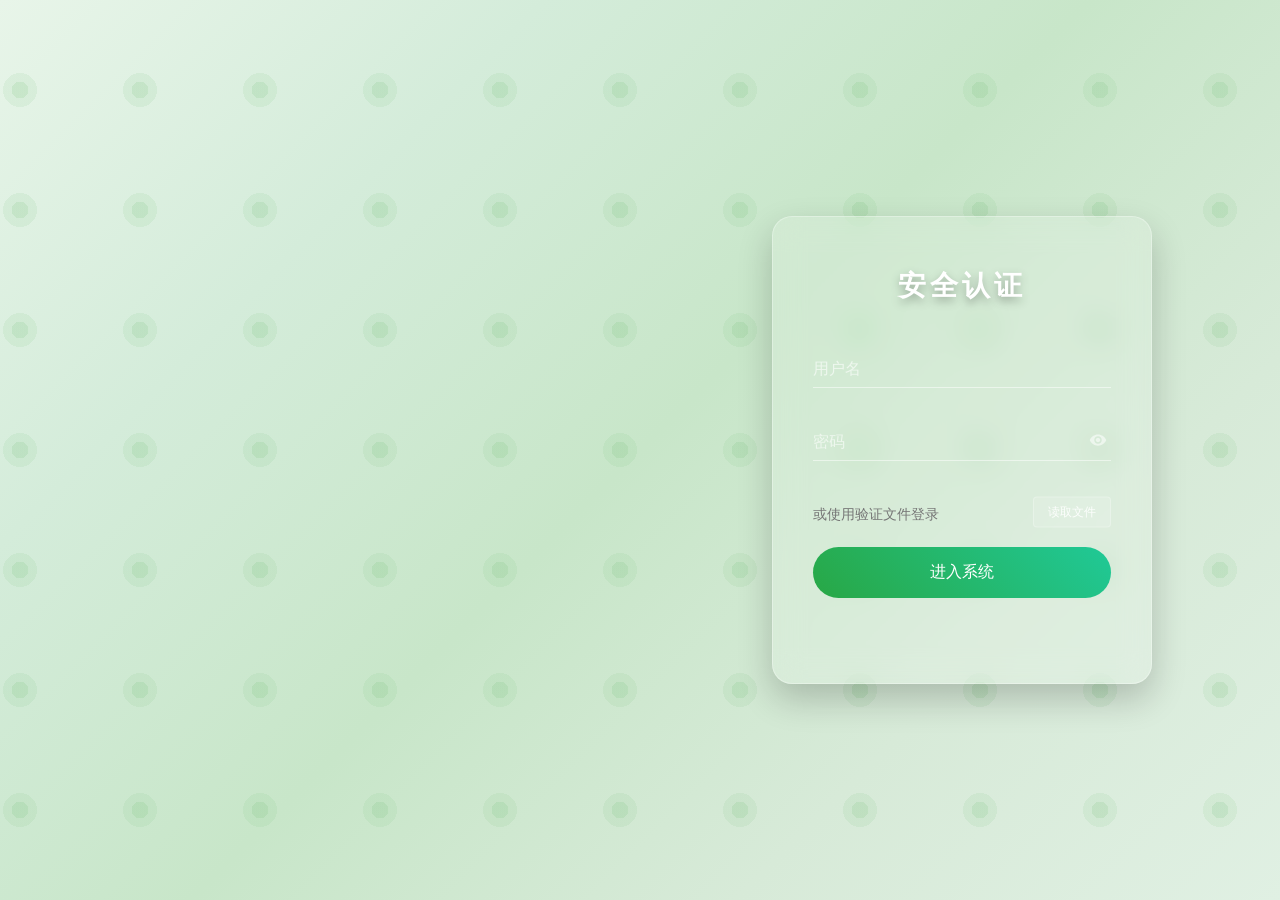
==== commit c9b5a2b7: "Create index.html" ====
--- a/index.html
+++ b/index.html
@@ -3,49 +3,493 @@
 <head>
 <meta charset="UTF-8">
 <meta name="viewport" content="width=device-width, initial-scale=1.0">
-<title>VAL 安全认证系统</title>
-<link rel="stylesheet" href="css/style.css">
+<title>时空同步安全随机数</title>
+<style>
+/* ======================================================================
+   通用重置
+   ====================================================================== */
+* { margin: 0; padding: 0; box-sizing: border-box; }
+
+body {
+    height: 100vh;
+    background: linear-gradient(135deg, #e8f5e9 0%, #d4ecda 25%, #c8e6c9 50%, #d7ead8 75%, #e0f0e3 100%);
+    display: flex;
+    justify-content: center;
+    align-items: center;
+    position: relative;
+    font-family: 'Segoe UI', 'Microsoft YaHei', sans-serif;
+    overflow-x: hidden;
+}
+
+/* 旋转点阵背景 (与家庭主网一致) */
+.bg-dots {
+    position: fixed;
+    top: 0; left: 0;
+    width: 100%; height: 100%;
+    z-index: 0;
+    overflow: hidden;
+    pointer-events: none;
+}
+.bg-dots::before {
+    content: "";
+    position: absolute;
+    width: 200%; height: 200%;
+    top: -50%; left: -50%;
+    background-image:
+        radial-gradient(circle, rgba(102,187,106,0.15) 10%, transparent 10%),
+        radial-gradient(circle, rgba(129,199,132,0.12) 20%, transparent 20%);
+    background-size: 120px 120px;
+    animation: bgRotate 40s linear infinite;
+}
+@keyframes bgRotate { 0% { transform: rotate(0deg); } 100% { transform: rotate(360deg); } }
+
+body.main-active {
+    height: auto;
+    min-height: 100vh;
+    background: linear-gradient(135deg, #e8f5e9 0%, #d4ecda 25%, #c8e6c9 50%, #d7ead8 75%, #e0f0e3 100%) !important;
+    display: block !important;
+    justify-content: initial !important;
+    align-items: initial !important;
+    position: static !important;
+    padding: 40px 20px;
+}
+
+/* ======================================================================
+   登录界面 — 玻璃拟态 (与家庭主网一致)
+   ====================================================================== */
+.login-card {
+    position: relative;
+    z-index: 10;
+    width: 380px;
+    margin-left: auto;
+    margin-right: 10%;
+    padding: 50px 40px;
+    border-radius: 20px;
+    background: rgba(255, 255, 255, 0.15);
+    backdrop-filter: blur(15px);
+    -webkit-backdrop-filter: blur(15px);
+    border: 1px solid rgba(255, 255, 255, 0.3);
+    box-shadow: 0 15px 35px rgba(0, 0, 0, 0.2);
+    display: flex;
+    flex-direction: column;
+    align-items: center;
+}
+.login-card h2 {
+    color: #fff;
+    font-size: 28px;
+    font-weight: 700;
+    letter-spacing: 4px;
+    margin-bottom: 40px;
+    text-shadow: 0 4px 10px rgba(0,0,0,0.3);
+}
+.input-group {
+    width: 100%;
+    position: relative;
+    margin-bottom: 30px;
+}
+.input-group input {
+    width: 100%;
+    background: transparent;
+    border: none;
+    outline: none;
+    padding: 15px 0 10px;
+    font-size: 16px;
+    color: #fff;
+}
+.input-group input::placeholder { color: rgba(255, 255, 255, 0.6); }
+.underline {
+    position: absolute;
+    bottom: 0; left: 0;
+    width: 100%; height: 1px;
+    background: rgba(255, 255, 255, 0.5);
+}
+.line-effect {
+    position: absolute;
+    bottom: 0; left: 50%;
+    width: 0; height: 2px;
+    background: #28a745;
+    transform: translateX(-50%);
+    transition: width .4s;
+}
+.input-group input:focus ~ .underline .line-effect { width: 100%; }
+
+/* 密码眼睛按钮 */
+.pass-group { display: flex; align-items: center; }
+.pass-group input { flex: 1; padding-right: 30px; }
+.eye-btn {
+    position: absolute;
+    right: 0; top: 50%;
+    transform: translateY(-50%);
+    background: none;
+    border: none;
+    cursor: pointer;
+    padding: 4px;
+    display: flex;
+    align-items: center;
+    justify-content: center;
+    opacity: 0.7;
+    transition: opacity 0.2s;
+    z-index: 5;
+}
+.eye-btn:hover { opacity: 1; }
+.eye-btn svg { width: 18px; height: 18px; fill: rgba(255, 255, 255, 0.8); }
+.eye-btn:active svg { fill: #28a745; }
+
+/* 文件读取按钮 */
+.file-read-row {
+    display: flex;
+    align-items: center;
+    width: 100%;
+    margin-bottom: 10px;
+    position: relative;
+}
+.file-read-row input {
+    flex: 1;
+    background: transparent;
+    border: none;
+    outline: none;
+    padding: 15px 0 10px;
+    font-size: 14px;
+    color: rgba(255, 255, 255, 0.7);
+    pointer-events: none;
+}
+.file-read-btn {
+    position: absolute;
+    right: 0; top: 50%;
+    transform: translateY(-50%);
+    background: rgba(255, 255, 255, 0.12);
+    border: 1px solid rgba(255, 255, 255, 0.25);
+    border-radius: 4px;
+    padding: 6px 14px;
+    color: rgba(255, 255, 255, 0.9);
+    font-size: 12px;
+    cursor: pointer;
+    transition: background 0.2s;
+    font-family: inherit;
+    white-space: nowrap;
+}
+.file-read-btn:hover { background: rgba(255, 255, 255, 0.2); }
+.file-input { display: none; }
+
+/* 登录按钮 */
+.btn-login {
+    width: 100%;
+    padding: 15px;
+    border: none;
+    border-radius: 30px;
+    background: linear-gradient(45deg, #28a745, #20c997);
+    color: white;
+    font-size: 16px;
+    cursor: pointer;
+    transition: background .3s;
+    margin-top: 5px;
+}
+.btn-login:hover { background: linear-gradient(45deg, #218838, #1ba87e); }
+.btn-login.loading { background: #6c757d; cursor: not-allowed; }
+@keyframes shake {
+    0%,100%{transform:translateX(0)}
+    20%,60%{transform:translateX(-10px)}
+    40%,80%{transform:translateX(10px)}
+}
+.shake { animation: shake .6s ease-in-out; }
+
+/* 保存验证文件按钮 */
+.btn-save {
+    width: 100%;
+    padding: 12px;
+    border: none;
+    border-radius: 30px;
+    background: linear-gradient(45deg, #FF9800, #F57C00);
+    color: white;
+    font-size: 14px;
+    cursor: pointer;
+    transition: background .3s;
+    margin-top: 10px;
+    display: none;
+}
+.btn-save:hover { background: linear-gradient(45deg, #F57C00, #E65100); }
+
+/* 消息提示 */
+.msg {
+    width: 100%;
+    text-align: center;
+    margin-top: 15px;
+    font-size: 13px;
+    min-height: 20px;
+    font-weight: 500;
+}
+.msg.error { color: #ff6b6b; }
+.msg.success { color: #4CAF50; }
+
+/* ======================================================================
+   主界面 — VAL 随机数显示
+   ====================================================================== */
+.main-container {
+    display: none;
+    position: relative;
+    z-index: 5;
+    max-width: 600px;
+    margin: 0 auto;
+}
+.main-container.show { display: block; }
+
+.main-container h1 {
+    color: #fff;
+    font-size: 1.8rem;
+    font-weight: 700;
+    letter-spacing: 2px;
+    text-align: center;
+    margin-bottom: 1.5rem;
+    text-shadow: 0 2px 10px rgba(0,0,0,0.3);
+}
+
+/* 时区选择器 */
+.tz-select {
+    margin-bottom: 1.5rem;
+}
+.tz-select select {
+    width: 100%;
+    padding: 12px 15px;
+    border: none;
+    border-radius: 8px;
+    font-size: 1rem;
+    background: linear-gradient(45deg, #28a745, #20c997);
+    color: white;
+    outline: none;
+    font-weight: 600;
+    cursor: pointer;
+    font-family: inherit;
+    appearance: none;
+    -webkit-appearance: none;
+    background-image: url("data:image/svg+xml,%3Csvg xmlns='http://www.w3.org/2000/svg' width='12' height='12' viewBox='0 0 24 24' fill='white' opacity='0.8'%3E%3Cpath d='M7 10l5 5 5-5z'/%3E%3C/svg%3E");
+    background-repeat: no-repeat;
+    background-position: right 15px center;
+    box-shadow: 0 4px 15px rgba(40, 167, 69, 0.3);
+    transition: all 0.3s;
+}
+.tz-select select:hover {
+    box-shadow: 0 6px 20px rgba(40, 167, 69, 0.4);
+    transform: translateY(-1px);
+}
+.tz-select select option {
+    color: black !important;
+    background: #fff !important;
+    font-weight: 600 !important;
+}
+
+/* 数字显示 */
+.digital-display {
+    background: linear-gradient(135deg, #1b5e20 0%, #2e7d32 50%, #1b5e20 100%);
+    border: 2px solid rgba(40, 167, 69, 0.4);
+    border-radius: 12px;
+    padding: 20px;
+    margin: 1.5rem 0;
+    position: relative;
+    overflow: hidden;
+    box-shadow: 0 8px 32px rgba(40, 167, 69, 0.2);
+}
+.digital-number {
+    font-family: 'Courier New', monospace;
+    font-size: 4rem;
+    font-weight: bold;
+    color: #fff;
+    letter-spacing: 5px;
+    text-align: center;
+    display: flex;
+    justify-content: center;
+    height: 70px;
+}
+.digit-column {
+    position: relative;
+    width: 50px;
+    height: 70px;
+    overflow: hidden;
+    margin: 0 2px;
+}
+.digit-scroll {
+    position: absolute;
+    width: 100%;
+    text-align: center;
+    transition: transform 0.5s cubic-bezier(0.22, 1, 0.36, 1);
+    line-height: 70px;
+}
+
+/* 时间信息 */
+.time-info {
+    display: flex;
+    justify-content: space-between;
+    margin-bottom: 1.5rem;
+    font-size: 0.9rem;
+    background: linear-gradient(135deg, rgba(40, 167, 69, 0.15), rgba(32, 201, 151, 0.1));
+    backdrop-filter: blur(10px);
+    padding: 12px;
+    border-radius: 8px;
+    border: 1px solid rgba(40, 167, 69, 0.25);
+}
+.time-box {
+    flex: 1;
+    margin: 0 5px;
+    text-align: center;
+}
+.time-box > div:first-child {
+    color: rgba(255, 255, 255, 0.6);
+    font-size: 0.75rem;
+    margin-bottom: 4px;
+}
+.time-box > div:last-child {
+    color: #4CAF50;
+    font-weight: 600;
+    font-size: 1rem;
+}
+
+/* 控制按钮 */
+.controls {
+    display: flex;
+    gap: 10px;
+}
+.controls button {
+    flex: 1;
+    padding: 14px;
+    border: none;
+    border-radius: 8px;
+    cursor: pointer;
+    transition: all 0.3s;
+    font-size: 1rem;
+    font-weight: 600;
+    font-family: inherit;
+}
+.btn-sync {
+    background: linear-gradient(45deg, #28a745, #20c997);
+    color: white;
+}
+.btn-sync:hover { background: linear-gradient(45deg, #218838, #1ba87e); transform: translateY(-2px); }
+.btn-copy {
+    background: linear-gradient(45deg, #20c997, #28a745);
+    color: white;
+    border: none;
+}
+.btn-copy:hover { background: linear-gradient(45deg, #1ba87e, #218838); transform: translateY(-2px); }
+
+.glow {
+    animation: glow 1.5s ease-in-out infinite alternate;
+}
+@keyframes glow {
+    from { box-shadow: 0 0 5px rgba(40, 167, 69, 0.4); }
+    to   { box-shadow: 0 0 20px rgba(40, 167, 69, 0.7); }
+}
+
+/* 用户标识 */
+.user-badge {
+    position: absolute;
+    top: 20px;
+    left: 20px;
+    background: rgba(255, 255, 255, 0.1);
+    backdrop-filter: blur(10px);
+    border: 1px solid rgba(255, 255, 255, 0.2);
+    border-radius: 20px;
+    padding: 8px 16px;
+    color: rgba(255, 255, 255, 0.9);
+    font-size: 0.85rem;
+    font-weight: 600;
+    display: flex;
+    align-items: center;
+    gap: 8px;
+    z-index: 10;
+}
+.user-badge .avatar {
+    width: 28px;
+    height: 28px;
+    border-radius: 50%;
+    background: linear-gradient(45deg, #28a745, #20c997);
+    display: flex;
+    align-items: center;
+    justify-content: center;
+    font-size: 0.75rem;
+    font-weight: 700;
+    color: #fff;
+}
+.btn-logout {
+    margin-left: 4px;
+    padding: 4px 12px;
+    border: 1px solid rgba(255, 255, 255, 0.25);
+    border-radius: 12px;
+    background: rgba(220, 53, 69, 0.2);
+    color: rgba(255, 200, 200, 0.9);
+    font-size: 0.75rem;
+    cursor: pointer;
+    transition: all 0.2s;
+    font-family: inherit;
+    font-weight: 600;
+    white-space: nowrap;
+}
+.btn-logout:hover {
+    background: rgba(220, 53, 69, 0.4);
+    color: #fff;
+    border-color: rgba(220, 53, 69, 0.5);
+}
+
+/* 响应式 */
+@media (max-width: 768px) {
+    .login-card {
+        width: 90%;
+        margin: 0 auto;
+        padding: 35px 25px;
+    }
+    .digital-number { font-size: 3rem; }
+    .digit-column { width: 38px; }
+    .time-info { flex-direction: column; gap: 8px; }
+    .time-box { margin: 0; }
+}
+</style>
 </head>
 <body>
 
-<!-- ========================================
-     登录界面 (玻璃拟态 - 与家庭主网一致)
-     ======================================== -->
-<div class="login-card" id="loginContainer">
-    <h2>VAL 认证</h2>
+<!-- 旋转点阵背景 -->
+<div class="bg-dots"></div>
+
+<!-- ======================================================================
+     登录界面
+     ====================================================================== -->
+<div class="login-card" id="loginCard">
+    <h2>安全认证</h2>
 
     <div class="input-group">
-        <input type="text" id="usernameInput" placeholder="请输入用户名" autocomplete="off">
+        <input type="text" id="userInput" placeholder="用户名" autocomplete="off">
         <div class="underline"><div class="line-effect"></div></div>
     </div>
 
     <div class="input-group pass-group">
-        <input type="password" id="passwordInput" placeholder="请输入访问密码" autocomplete="off">
+        <input type="password" id="passInput" placeholder="密码" autocomplete="off">
+        <button class="eye-btn" id="passEye" type="button" aria-label="显示密码">
+            <svg viewBox="0 0 24 24"><path d="M12 4.5C7 4.5 2.73 7.61 1 12c1.73 4.39 6 7.5 11 7.5s9.27-3.11 11-7.5c-1.73-4.39-6-7.5-11-7.5zM12 17c-2.76 0-5-2.24-5-5s2.24-5 5-5 5 2.24 5 5-2.24 5-5 5zm0-8c-1.66 0-3 1.34-3 3s1.34 3 3 3 3-1.34 3-3-1.34-3-3-3z"/></svg>
+        </button>
         <div class="underline"><div class="line-effect"></div></div>
     </div>
 
-    <div class="input-group file-group">
-        <input type="text" id="filePathDisplay" placeholder="未选择验证文件" readonly>
-        <button class="file-btn" id="fileInputBtn" type="button">读取文件</button>
-        <input type="file" id="fileInput" accept=".txt" style="display:none">
-        <div class="underline"><div class="line-effect"></div></div>
+    <div class="file-read-row">
+        <input type="text" id="filePathDisplay" placeholder="或使用验证文件登录" readonly>
+        <button class="file-read-btn" id="fileReadBtn" type="button">读取文件</button>
+        <input type="file" id="fileInput" class="file-input" accept=".txt">
     </div>
 
     <button class="btn-login" id="loginBtn">进入系统</button>
-    <button class="btn-save" id="saveBtn" style="display:none">保存验证文件</button>
-
-    <div class="error-message" id="loginError"></div>
-    <div class="success-message" id="loginSuccess"></div>
+    <button class="btn-save" id="saveBtn">保存验证文件</button>
+    <div class="msg" id="msgArea"></div>
 </div>
 
-<!-- ========================================
-     主界面 (VAL 数字显示 - 保留滚动动画)
-     ======================================== -->
+<!-- ======================================================================
+     主界面 — VAL 随机数
+     ====================================================================== -->
 <div class="main-container" id="mainContainer">
+    <div class="user-badge" id="userBadge">
+        <div class="avatar" id="badgeAvatar">U</div>
+        <span id="badgeName">用户</span>
+        <button class="btn-logout" id="logoutBtn" type="button">退出</button>
+    </div>
+
     <h1>时空同步安全随机数</h1>
-    <div class="user-greeting" id="userGreeting"></div>
-
-    <div class="timezone-select">
+
+    <div class="tz-select">
         <select id="timezoneSelect">
             <option value="0">UTC+0 伦敦</option>
             <option value="8" selected>UTC+8 北京</option>
@@ -76,158 +520,472 @@
             <div id="timeRemaining">60秒</div>
         </div>
         <div class="time-box">
-            <div>同步时间</div>
-            <div id="syncTime">--</div>
+            <div>您的时区</div>
+            <div id="userTimezone">UTC+8</div>
         </div>
     </div>
 
     <div class="controls">
-        <button id="syncBtn" class="glow">同步时间</button>
-        <button id="copyBtn">复制号码</button>
+        <button id="syncBtn" class="btn-sync glow">同步时间</button>
+        <button id="copyBtn" class="btn-copy">复制号码</button>
     </div>
 </div>
 
-<!-- ========================================
-     JavaScript (load order matters)
-     ======================================== -->
-<script src="js/config.js"></script>
-<script src="js/val.js"></script>
-<script src="js/auth.js"></script>
-<script src="js/app.js"></script>
-
-<!-- ========================================
-     登录界面逻辑
-     ======================================== -->
 <script>
-(function() {
-    var loginContainer = document.getElementById('loginContainer');
-    var mainContainer = document.getElementById('mainContainer');
-    var usernameInput = document.getElementById('usernameInput');
-    var passwordInput = document.getElementById('passwordInput');
-    var loginBtn = document.getElementById('loginBtn');
-    var saveBtn = document.getElementById('saveBtn');
-    var loginError = document.getElementById('loginError');
-    var loginSuccess = document.getElementById('loginSuccess');
-    var fileInputBtn = document.getElementById('fileInputBtn');
-    var fileInput = document.getElementById('fileInput');
-    var filePathDisplay = document.getElementById('filePathDisplay');
-
-    var pendingLogin = false;
-
-    function showSaveButton() {
-        saveBtn.style.display = 'block';
-        loginSuccess.textContent = '密码正确，请保存验证文件或再次点击进入系统';
-        loginError.textContent = '';
-        pendingLogin = true;
-    }
-
-    function enterSystem() {
-        loginContainer.style.display = 'none';
-        document.body.classList.add('main-active');
-        mainContainer.style.display = 'block';
-        initApp();
-    }
-
-    loginBtn.addEventListener('click', function() {
-        var username = usernameInput.value.trim().toLowerCase();
-        var password = passwordInput.value;
-
-        if (pendingLogin && validateCredentials(username, password)) {
-            currentUser = username;
-            enterSystem();
-            return;
-        }
-
-        if (validateCredentials(username, password)) {
-            currentUser = username;
+/* ======================================================================
+   用户账号配置
+   ====================================================================== */
+var accounts = {
+    "zhuha":      { password: "zhuha106424", name: "朱哈" },
+    "zhunengxin": { password: "19770714",   name: "朱能新" },
+    "huguili":    { password: "19800328",   name: "胡桂丽" },
+    "zhurenmin":  { password: "19430513",   name: "朱人民" },
+    "luoaiyu":    { password: "19520606",   name: "罗爱玉" }
+};
+
+var AUTH_FILE_PREFIX = "=== AUTH FILE DO NOT MODIFY ===";
+var currentUser = null;
+
+/* ======================================================================
+   DOM 引用
+   ====================================================================== */
+var loginCard     = document.getElementById('loginCard');
+var mainContainer = document.getElementById('mainContainer');
+var userInput     = document.getElementById('userInput');
+var passInput     = document.getElementById('passInput');
+var loginBtn      = document.getElementById('loginBtn');
+var saveBtn       = document.getElementById('saveBtn');
+var msgArea       = document.getElementById('msgArea');
+var fileReadBtn   = document.getElementById('fileReadBtn');
+var fileInput     = document.getElementById('fileInput');
+var filePathDisplay = document.getElementById('filePathDisplay');
+var passEye       = document.getElementById('passEye');
+
+/* ======================================================================
+   工具函数
+   ====================================================================== */
+function arrayBufferToHexString(buffer) {
+    return Array.from(new Uint8Array(buffer))
+        .map(function(b) { return b.toString(16).padStart(2, '0'); })
+        .join('');
+}
+
+function readFileAsText(file) {
+    return new Promise(function(resolve, reject) {
+        var reader = new FileReader();
+        reader.onload = function(e) { resolve(e.target.result); };
+        reader.onerror = function(e) { reject(e); };
+        reader.readAsText(file);
+    });
+}
+
+function showMsg(text, type) {
+    msgArea.textContent = text;
+    msgArea.className = 'msg ' + (type || '');
+}
+
+/* ======================================================================
+   密码眼睛切换
+   ====================================================================== */
+passEye.addEventListener('click', function() {
+    if (passInput.type === 'password') {
+        passInput.type = 'text';
+    } else {
+        passInput.type = 'password';
+    }
+});
+
+/* ======================================================================
+   凭证验证
+   ====================================================================== */
+function validateCredentials(username, password) {
+    if (!username || !password) return false;
+    var account = accounts[username];
+    if (!account) return false;
+    return account.password === password;
+}
+
+function getUserDisplayName(username) {
+    var account = accounts[username];
+    return account ? account.name : username;
+}
+
+/* ======================================================================
+   保存验证文件 (每用户独立)
+   ====================================================================== */
+async function saveAuthFile(username) {
+    try {
+        var account = accounts[username];
+        if (!account) throw new Error('User not found');
+
+        var encoder = new TextEncoder();
+        var passwordData = encoder.encode(account.password);
+
+        var sha256Hash = await crypto.subtle.digest('SHA-256', passwordData);
+        var sha384Hash = await crypto.subtle.digest('SHA-384', passwordData);
+        var sha512Hash = await crypto.subtle.digest('SHA-512', passwordData);
+
+        var fileContent = AUTH_FILE_PREFIX + '\n';
+        fileContent += 'USER:' + username + '\n';
+        fileContent += 'VERSION:1.0\n';
+        fileContent += 'TIMESTAMP:' + Date.now() + '\n';
+        fileContent += 'NAME:' + account.name + '\n';
+        fileContent += 'SHA-256:' + arrayBufferToHexString(sha256Hash) + '\n';
+        fileContent += 'SHA-384:' + arrayBufferToHexString(sha384Hash) + '\n';
+        fileContent += 'SHA-512:' + arrayBufferToHexString(sha512Hash) + '\n';
+
+        // 混淆随机数据
+        for (var i = 0; i < 10; i++) {
+            fileContent += 'RND_' + i + ':' + Math.random().toString(36).substring(2) + '\n';
+        }
+
+        var filename = 'auth_' + username + '.txt';
+        var blob = new Blob([fileContent], { type: 'text/plain' });
+        var url = URL.createObjectURL(blob);
+        var a = document.createElement('a');
+        a.href = url;
+        a.download = filename;
+        document.body.appendChild(a);
+        a.click();
+
+        setTimeout(function() {
+            document.body.removeChild(a);
+            URL.revokeObjectURL(url);
+        }, 100);
+    } catch (error) {
+        console.error('Save auth file error:', error);
+        throw new Error('Cannot generate auth file');
+    }
+}
+
+/* ======================================================================
+   验证授权文件
+   ====================================================================== */
+async function validateAuthFile(content) {
+    try {
+        if (!content.includes(AUTH_FILE_PREFIX)) {
+            return { valid: false, username: null };
+        }
+
+        var lines = content.split('\n');
+        var fileUsername = null;
+
+        for (var i = 0; i < lines.length; i++) {
+            var line = lines[i].trim();
+            if (line.startsWith('USER:')) {
+                fileUsername = line.substring(5).trim();
+                break;
+            }
+        }
+
+        if (!fileUsername) {
+            return { valid: false, username: null };
+        }
+
+        var account = accounts[fileUsername];
+        if (!account) {
+            return { valid: false, username: null };
+        }
+
+        // 提取文件中的哈希
+        var fileHashes = {};
+        for (var j = 0; j < lines.length; j++) {
+            var l = lines[j].trim();
+            if (l.startsWith('SHA-256:')) {
+                fileHashes.sha256 = l.substring(8).trim();
+            } else if (l.startsWith('SHA-384:')) {
+                fileHashes.sha384 = l.substring(8).trim();
+            } else if (l.startsWith('SHA-512:')) {
+                fileHashes.sha512 = l.substring(8).trim();
+            }
+        }
+
+        if (!fileHashes.sha256 && !fileHashes.sha384 && !fileHashes.sha512) {
+            return { valid: false, username: null };
+        }
+
+        var encoder = new TextEncoder();
+        var passwordData = encoder.encode(account.password);
+        var matchCount = 0;
+
+        if (fileHashes.sha256) {
+            var hash256 = await crypto.subtle.digest('SHA-256', passwordData);
+            if (arrayBufferToHexString(hash256) === fileHashes.sha256) matchCount++;
+        }
+        if (fileHashes.sha384) {
+            var hash384 = await crypto.subtle.digest('SHA-384', passwordData);
+            if (arrayBufferToHexString(hash384) === fileHashes.sha384) matchCount++;
+        }
+        if (fileHashes.sha512) {
+            var hash512 = await crypto.subtle.digest('SHA-512', passwordData);
+            if (arrayBufferToHexString(hash512) === fileHashes.sha512) matchCount++;
+        }
+
+        if (matchCount >= 2) {
+            return { valid: true, username: fileUsername };
+        }
+
+        return { valid: false, username: null };
+    } catch (error) {
+        console.error('Auth file validation error:', error);
+        return { valid: false, username: null };
+    }
+}
+
+/* ======================================================================
+   登录流程
+   ====================================================================== */
+function showSaveButton() {
+    saveBtn.style.display = 'block';
+    showMsg('密码正确，请保存验证文件或再次点击进入系统', 'success');
+}
+
+function enterSystem(username) {
+    currentUser = username;
+    var displayName = getUserDisplayName(username);
+
+    // 更新用户标识
+    document.getElementById('badgeName').textContent = displayName;
+    document.getElementById('badgeAvatar').textContent = displayName.charAt(0);
+
+    // 切换界面
+    loginCard.style.display = 'none';
+    mainContainer.classList.add('show');
+    document.body.classList.add('main-active');
+
+    initApp();
+}
+
+// 退出登录
+document.getElementById('logoutBtn').addEventListener('click', function() {
+    currentUser = null;
+    mainContainer.classList.remove('show');
+    loginCard.style.display = 'flex';
+    document.body.classList.remove('main-active');
+    // 重置登录表单
+    userInput.value = '';
+    passInput.value = '';
+    filePathDisplay.value = '';
+    saveBtn.style.display = 'none';
+    showMsg('', '');
+    userInput.focus();
+});
+
+// 登录按钮
+loginBtn.addEventListener('click', function() {
+    var username = userInput.value.trim();
+    var password = passInput.value;
+
+    if (!username) {
+        showMsg('请输入用户名', 'error');
+        loginCard.classList.add('shake');
+        setTimeout(function() { loginCard.classList.remove('shake'); }, 600);
+        return;
+    }
+
+    if (validateCredentials(username, password)) {
+        if (saveBtn.style.display === 'block') {
+            enterSystem(username);
+        } else {
             showSaveButton();
-        } else {
-            if (!username) {
-                loginError.textContent = '请输入用户名';
-            } else if (!accounts[username]) {
-                loginError.textContent = '用户不存在';
-            } else {
-                loginError.textContent = '密码错误，请重试';
-            }
-            loginSuccess.textContent = '';
-            passwordInput.value = '';
-            passwordInput.focus();
-            pendingLogin = false;
-            saveBtn.style.display = 'none';
-        }
-    });
-
-    saveBtn.addEventListener('click', async function() {
-        var username = usernameInput.value.trim().toLowerCase();
-        var password = passwordInput.value;
-
-        if (!validateCredentials(username, password)) {
-            loginError.textContent = '凭证无效，无法保存';
-            return;
-        }
-
+        }
+    } else {
+        showMsg('用户名或密码错误', 'error');
+        loginCard.classList.add('shake');
+        setTimeout(function() { loginCard.classList.remove('shake'); }, 600);
+        passInput.value = '';
+        passInput.focus();
+    }
+});
+
+// 保存验证文件按钮
+saveBtn.addEventListener('click', async function() {
+    var username = userInput.value.trim();
+    var password = passInput.value;
+
+    if (validateCredentials(username, password)) {
         try {
             await saveAuthFile(username);
-            loginSuccess.textContent = '验证文件已保存为 auth_' + username + '.txt，再次点击进入系统';
-            loginError.textContent = '';
-            currentUser = username;
+            showMsg('验证文件已保存 (auth_' + username + '.txt)，请再次点击进入系统', 'success');
         } catch (error) {
-            loginError.textContent = '保存失败: ' + error.message;
-            loginSuccess.textContent = '';
-        }
+            showMsg('保存失败: ' + error.message, 'error');
+        }
+    }
+});
+
+// 回车提交
+passInput.addEventListener('keypress', function(e) {
+    if (e.key === 'Enter') loginBtn.click();
+});
+userInput.addEventListener('keypress', function(e) {
+    if (e.key === 'Enter') passInput.focus();
+});
+
+// 文件读取按钮
+fileReadBtn.addEventListener('click', function() {
+    fileInput.click();
+});
+
+// 文件选择处理
+fileInput.addEventListener('change', async function(e) {
+    var file = e.target.files[0];
+    if (!file) return;
+
+    if (!file.name.endsWith('.txt')) {
+        showMsg('请选择有效的 .txt 文件', 'error');
+        return;
+    }
+
+    filePathDisplay.value = file.name;
+
+    try {
+        var content = await readFileAsText(file);
+        var result = await validateAuthFile(content);
+
+        if (result.valid) {
+            enterSystem(result.username);
+        } else {
+            showMsg('验证文件无效或与用户不匹配', 'error');
+            loginCard.classList.add('shake');
+            setTimeout(function() { loginCard.classList.remove('shake'); }, 600);
+        }
+    } catch (error) {
+        console.error('File read error:', error);
+        showMsg('文件读取失败', 'error');
+    }
+});
+
+/* ======================================================================
+   VAL 随机数生成 (SHA-256/384/512 组合)
+   ====================================================================== */
+async function generateSecureRandom(timezoneOffset) {
+    try {
+        var now = new Date();
+        var utcTimestamp = Math.floor(now.getTime() / 60000);
+
+        var encoder = new TextEncoder();
+        var hashes = await Promise.all([
+            crypto.subtle.digest('SHA-256', encoder.encode(utcTimestamp + 'SALT1' + timezoneOffset)),
+            crypto.subtle.digest('SHA-384', encoder.encode(utcTimestamp + 'SALT2' + timezoneOffset)),
+            crypto.subtle.digest('SHA-512', encoder.encode(utcTimestamp + 'SALT3' + timezoneOffset))
+        ]);
+
+        var combined = new Uint8Array(
+            [].concat(
+                Array.from(new Uint8Array(hashes[0])),
+                Array.from(new Uint8Array(hashes[1])),
+                Array.from(new Uint8Array(hashes[2]))
+            )
+        );
+
+        var finalHash = await crypto.subtle.digest('SHA-256', combined);
+        var bytes = new Uint8Array(finalHash);
+
+        var num = 0;
+        for (var i = 0; i < 4; i++) {
+            num = (num << 8) | bytes[i];
+        }
+        return 100000 + (Math.abs(num) % 900000);
+    } catch (error) {
+        console.error('Generate random error:', error);
+        return 123456;
+    }
+}
+
+/* ======================================================================
+   主应用逻辑
+   ====================================================================== */
+function initApp() {
+    var timezoneSelect = document.getElementById('timezoneSelect');
+    var randomNumber   = document.getElementById('randomNumber');
+    var timeRemaining   = document.getElementById('timeRemaining');
+    var serverTime      = document.getElementById('serverTime');
+    var userTimezone    = document.getElementById('userTimezone');
+    var syncBtn         = document.getElementById('syncBtn');
+    var copyBtn         = document.getElementById('copyBtn');
+
+    var timezoneOffset = 8;
+    var currentNumber  = '------';
+
+    // 时区选择
+    timezoneSelect.addEventListener('change', function() {
+        timezoneOffset = parseInt(timezoneSelect.value);
+        userTimezone.textContent = 'UTC' + (timezoneOffset >= 0 ? '+' : '') + timezoneOffset;
+        updateDisplay();
     });
 
-    passwordInput.addEventListener('keypress', function(e) {
-        if (e.key === 'Enter') loginBtn.click();
+    // 同步按钮
+    syncBtn.addEventListener('click', function() {
+        syncBtn.classList.add('glow');
+        setTimeout(function() { syncBtn.classList.remove('glow'); }, 2000);
+        updateDisplay();
     });
 
-    usernameInput.addEventListener('keypress', function(e) {
-        if (e.key === 'Enter') passwordInput.focus();
+    // 复制按钮
+    copyBtn.addEventListener('click', function() {
+        navigator.clipboard.writeText(currentNumber).then(function() {
+            copyBtn.textContent = '已复制!';
+            setTimeout(function() { copyBtn.textContent = '复制号码'; }, 2000);
+        });
     });
 
-    fileInputBtn.addEventListener('click', function() {
-        fileInput.click();
-    });
-
-    fileInput.addEventListener('change', async function(e) {
-        var file = e.target.files[0];
-        if (!file) return;
-
-        if (!file.name.endsWith('.txt')) {
-            loginError.textContent = '请选择有效的.txt文件';
-            return;
-        }
-
-        filePathDisplay.value = file.name;
-
-        try {
-            var content = await readFileAsText(file);
-            var result = await validateAuthFile(content);
-
-            if (result.valid) {
-                loginError.textContent = '';
-                loginSuccess.textContent = '验证文件有效，正在登录 ' + result.username + '...';
-                currentUser = result.username;
-                usernameInput.value = result.username;
-                setTimeout(function() { enterSystem(); }, 500);
-            } else {
-                loginError.textContent = '验证文件无效';
-                loginSuccess.textContent = '';
+    // 数字滚动效果
+    async function updateDigitalDisplay(newNumber) {
+        var newStr = newNumber.toString();
+        currentNumber = newStr;
+
+        var digitColumns = randomNumber.querySelectorAll('.digit-column');
+
+        for (var i = 0; i < 6; i++) {
+            var currentDigit = digitColumns[i].querySelector('.digit-scroll').textContent;
+            var newDigit = newStr[i];
+
+            if (currentDigit !== newDigit) {
+                var scrollElement = digitColumns[i].querySelector('.digit-scroll');
+                scrollElement.style.transform = 'translateY(' + (currentDigit === '-' ? '0' : '-70px') + ')';
+
+                (function(el, digit) {
+                    setTimeout(function() {
+                        el.textContent = digit;
+                        el.style.transform = 'translateY(0)';
+                    }, 50);
+                })(scrollElement, newDigit);
             }
-        } catch (error) {
-            loginError.textContent = '文件读取失败';
-            loginSuccess.textContent = '';
-        }
-    });
-
-    usernameInput.focus();
-
-    if (!window.crypto || !window.crypto.subtle) {
-        loginError.textContent = '需要通过 HTTPS 或 localhost 访问才能使用加密功能';
-        loginError.style.color = '#FF6B6B';
-    }
-})();
+        }
+    }
+
+    // 更新时间显示
+    function updateTimeDisplay() {
+        var now = new Date();
+        var utcTime = new Date(now.getTime() + now.getTimezoneOffset() * 60000);
+        var serverTimeObj = new Date(utcTime.getTime() + timezoneOffset * 3600000);
+
+        serverTime.textContent = serverTimeObj.toTimeString().substring(0, 8);
+
+        var seconds = 60 - serverTimeObj.getSeconds();
+        timeRemaining.textContent = seconds + '秒';
+
+        if (seconds === 60) {
+            updateRandomNumber();
+        }
+    }
+
+    // 更新随机数
+    async function updateRandomNumber() {
+        var num = await generateSecureRandom(timezoneOffset);
+        updateDigitalDisplay(num);
+    }
+
+    // 更新全部
+    function updateDisplay() {
+        updateTimeDisplay();
+        updateRandomNumber();
+    }
+
+    // 启动
+    updateDisplay();
+    setInterval(updateTimeDisplay, 1000);
+}
 </script>
-
 </body>
 </html>
